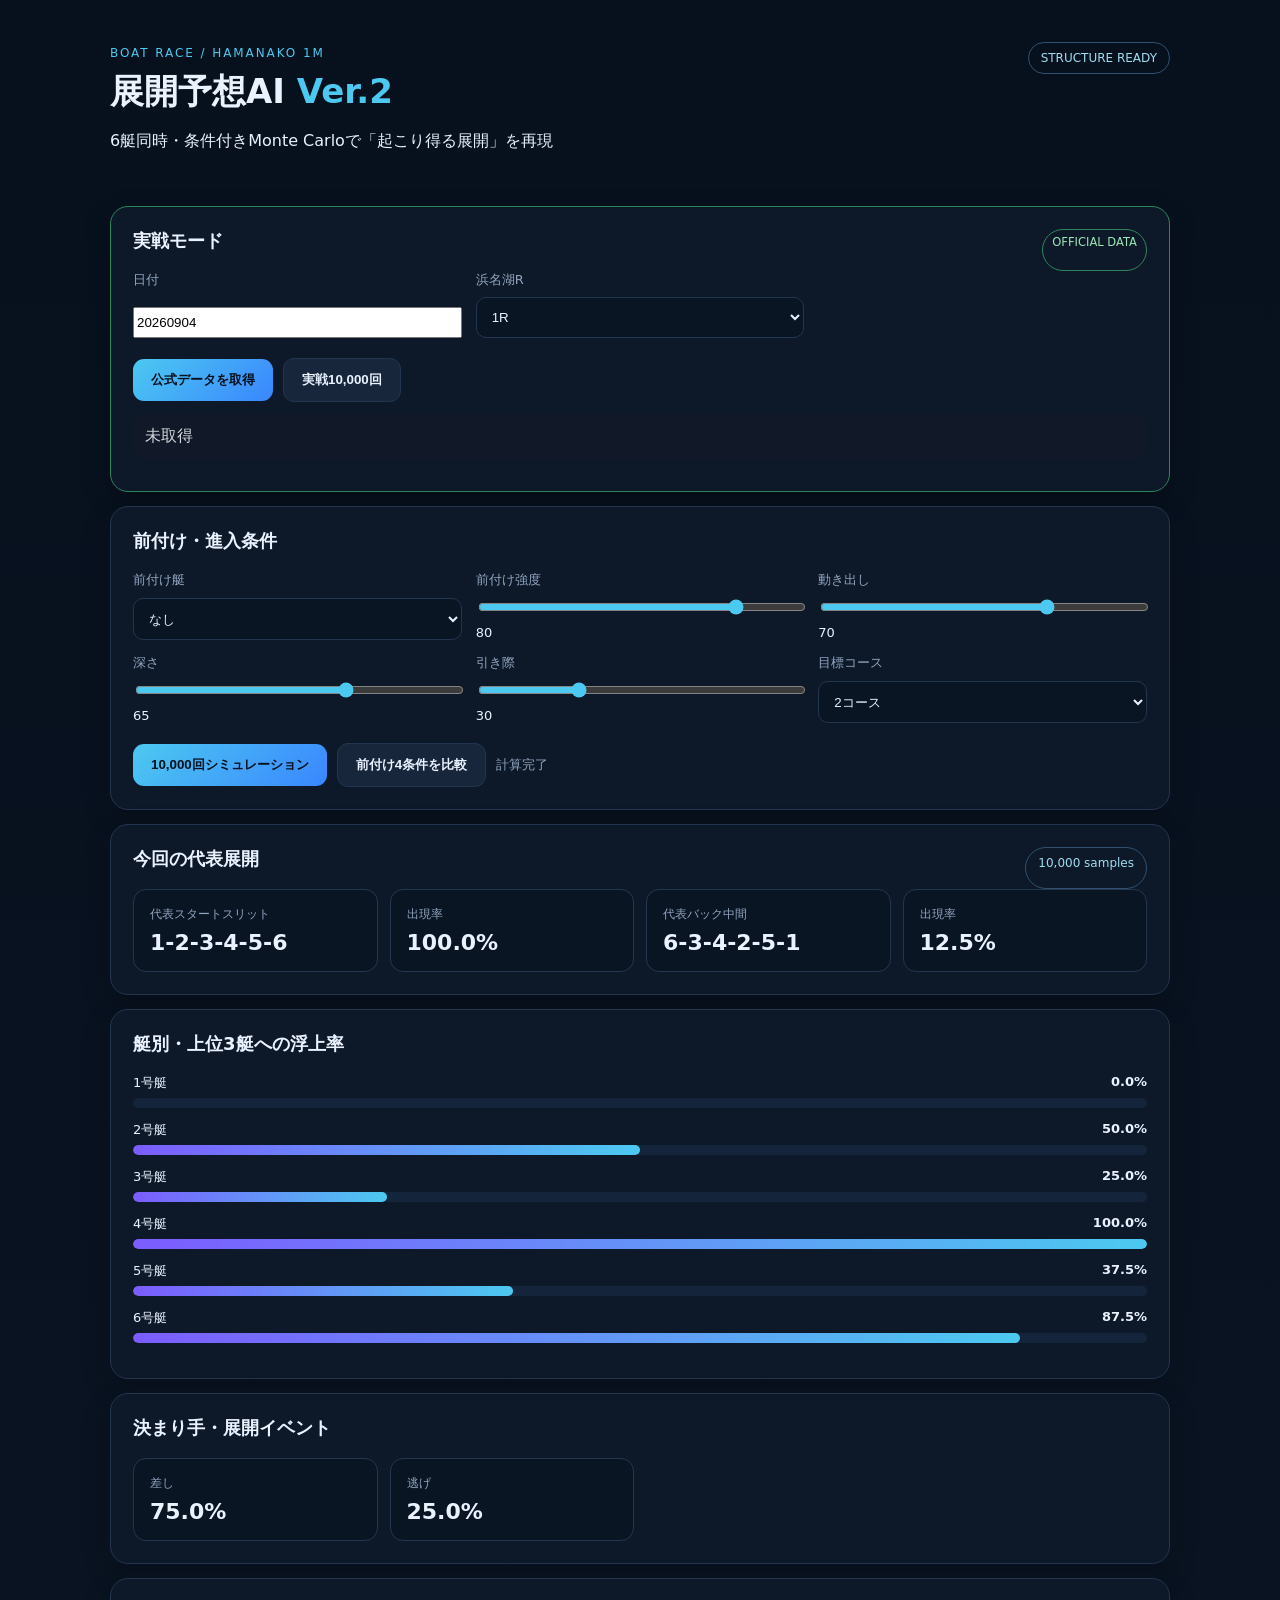
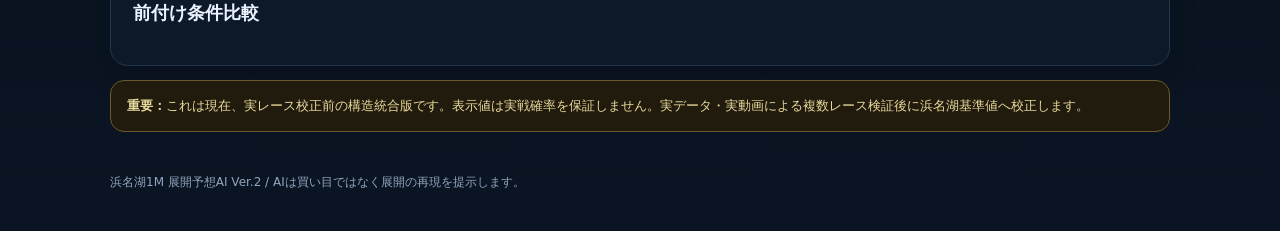
==== index.html @ 95d888a9 "Add files via upload" ====
<!doctype html><html lang="ja"><head><meta charset="utf-8"><meta name="viewport" content="width=device-width,initial-scale=1"><meta name="theme-color" content="#0b1220"><title>浜名湖1M 展開予想AI Ver.2</title><link rel="stylesheet" href="style.css"></head><body><header><div><span class="eyebrow">BOAT RACE / HAMANAKO 1M</span><h1>展開予想AI <b>Ver.2</b></h1><p>6艇同時・条件付きMonte Carloで「起こり得る展開」を再現</p></div><span class="status">STRUCTURE READY</span></header><main><section class="panel livePanel"><div class="sectionHead"><h2>実戦モード</h2><span class="liveTag">OFFICIAL DATA</span></div><div class="grid controls"><label>日付<input id="liveDate" value="20260904" inputmode="numeric" maxlength="8"></label><label>浜名湖R<select id="liveRace"><option value="1">1R</option><option value="2">2R</option><option value="3">3R</option><option value="4">4R</option><option value="5">5R</option><option value="6">6R</option><option value="7">7R</option><option value="8">8R</option><option value="9">9R</option><option value="10">10R</option><option value="11">11R</option><option value="12">12R</option></select></label></div><div class="actions"><button id="livePrepare">公式データを取得</button><button id="liveSim" class="secondary">実戦10,000回</button><span id="liveMsg"></span></div><div id="liveStatus" class="liveStatus">未取得</div><div id="liveBoats" class="liveBoats"></div></section><section class="panel"><h2>前付け・進入条件</h2><div class="grid controls"><label>前付け艇<select id="boat"><option value="0">なし</option><option value="3">3号艇</option><option value="4">4号艇</option><option value="5">5号艇</option><option value="6">6号艇</option></select></label><label>前付け強度<input id="strength" type="range" min="0" max="100" value="80"><output id="strengthOut">80</output></label><label>動き出し<input id="aggression" type="range" min="0" max="100" value="70"><output id="aggressionOut">70</output></label><label>深さ<input id="depth" type="range" min="0" max="100" value="65"><output id="depthOut">65</output></label><label>引き際<input id="giveup" type="range" min="0" max="100" value="30"><output id="giveupOut">30</output></label><label>目標コース<select id="target"><option value="2">2コース</option><option value="1">1コース</option><option value="3">3コース</option><option value="4">4コース</option></select></label></div><div class="actions"><button id="run">10,000回シミュレーション</button><button id="compare" class="secondary">前付け4条件を比較</button><span id="msg"></span></div></section><section class="panel"><div class="sectionHead"><h2>今回の代表展開</h2><span id="simBadge">10,000 samples</span></div><div id="summary" class="cards"></div></section><section class="panel"><h2>艇別・上位3艇への浮上率</h2><div id="bars"></div></section><section class="panel"><h2>決まり手・展開イベント</h2><div id="methods" class="cards"></div></section><section class="panel"><h2>前付け条件比較</h2><div id="comparison" class="compare"></div></section><section class="notice"><b>重要：</b>これは現在、実レース校正前の構造統合版です。表示値は実戦確率を保証しません。実データ・実動画による複数レース検証後に浜名湖基準値へ校正します。</section></main><footer>浜名湖1M 展開予想AI Ver.2 / AIは買い目ではなく展開の再現を提示します。</footer><script src="app.js"></script></body></html>
---- style.css ----
:root{--bg:#07101d;--panel:#0e1a2b;--line:#24364f;--text:#eaf2ff;--muted:#91a5bf;--accent:#4cc9f0;--accent2:#7c5cff}*{box-sizing:border-box}body{margin:0;background:linear-gradient(180deg,#07101d,#0a1422);color:var(--text);font-family:system-ui,-apple-system,BlinkMacSystemFont,"Noto Sans JP",sans-serif}header,main,footer{max-width:1100px;margin:auto}header{padding:42px 20px 24px;display:flex;justify-content:space-between;gap:20px;align-items:flex-start}.eyebrow{font-size:12px;color:var(--accent);letter-spacing:.16em}h1{margin:8px 0;font-size:34px}h1 b{color:var(--accent)}h2{font-size:18px;margin:0 0 18px}.status,#simBadge{border:1px solid #31506f;border-radius:999px;padding:8px 12px;color:#9fdcf0;font-size:12px}.panel{margin:14px 20px;padding:22px;border:1px solid var(--line);background:rgba(14,26,43,.9);border-radius:18px;box-shadow:0 10px 30px #0003}.grid{display:grid;grid-template-columns:repeat(3,1fr);gap:14px}.controls label{display:grid;gap:8px;color:var(--muted);font-size:13px}.controls input,.controls select{width:100%}select{background:#0a1524;color:var(--text);border:1px solid var(--line);padding:11px;border-radius:10px}input[type=range]{accent-color:var(--accent)}output{color:var(--text)}.actions{display:flex;align-items:center;gap:10px;margin-top:20px;flex-wrap:wrap}button{border:0;border-radius:11px;padding:12px 18px;background:linear-gradient(135deg,var(--accent),#3a86ff);color:#06101c;font-weight:800;cursor:pointer}.secondary{background:#17263b;color:var(--text);border:1px solid var(--line)}#msg{color:var(--muted);font-size:13px}.sectionHead{display:flex;justify-content:space-between;gap:10px}.cards{display:grid;grid-template-columns:repeat(4,1fr);gap:12px}.card{padding:16px;border:1px solid var(--line);border-radius:13px;background:#0a1524}.card .label{font-size:12px;color:var(--muted)}.card .value{font-size:22px;font-weight:800;margin-top:7px}.bar{margin:13px 0}.barTop{display:flex;justify-content:space-between;font-size:13px}.track{height:10px;background:#14243a;border-radius:999px;overflow:hidden;margin-top:6px}.fill{height:100%;background:linear-gradient(90deg,var(--accent2),var(--accent));border-radius:999px}.compare{overflow:auto}.compare table{width:100%;border-collapse:collapse;min-width:700px}.compare th,.compare td{padding:11px;border-bottom:1px solid var(--line);text-align:right}.compare th:first-child,.compare td:first-child{text-align:left}.notice{margin:14px 20px;padding:16px;border:1px solid #6c5a2c;background:#211b0d;color:#e8d99c;border-radius:14px;font-size:13px}footer{padding:28px 20px 40px;color:var(--muted);font-size:12px}@media(max-width:760px){header{padding-top:26px;display:block}.status{display:inline-block;margin-top:14px}.grid{grid-template-columns:1fr 1fr}.cards{grid-template-columns:1fr 1fr}}@media(max-width:480px){.grid,.cards{grid-template-columns:1fr}h1{font-size:28px}}

.liveTag{font-size:.72rem;border:1px solid #2f855a;border-radius:999px;padding:5px 9px;color:#9ae6b4}.liveStatus{margin-top:12px;padding:12px;border-radius:10px;background:#111827;color:#d1d5db}.liveBoats{display:grid;gap:6px;margin-top:10px}.liveBoat{padding:9px 10px;border:1px solid #253044;border-radius:8px;background:#0f172a}.liveBoat span{margin-left:6px;color:#93c5fd}.liveBoat small{display:block;color:#9ca3af;margin-top:3px}.livePanel{border-color:#2f855a}
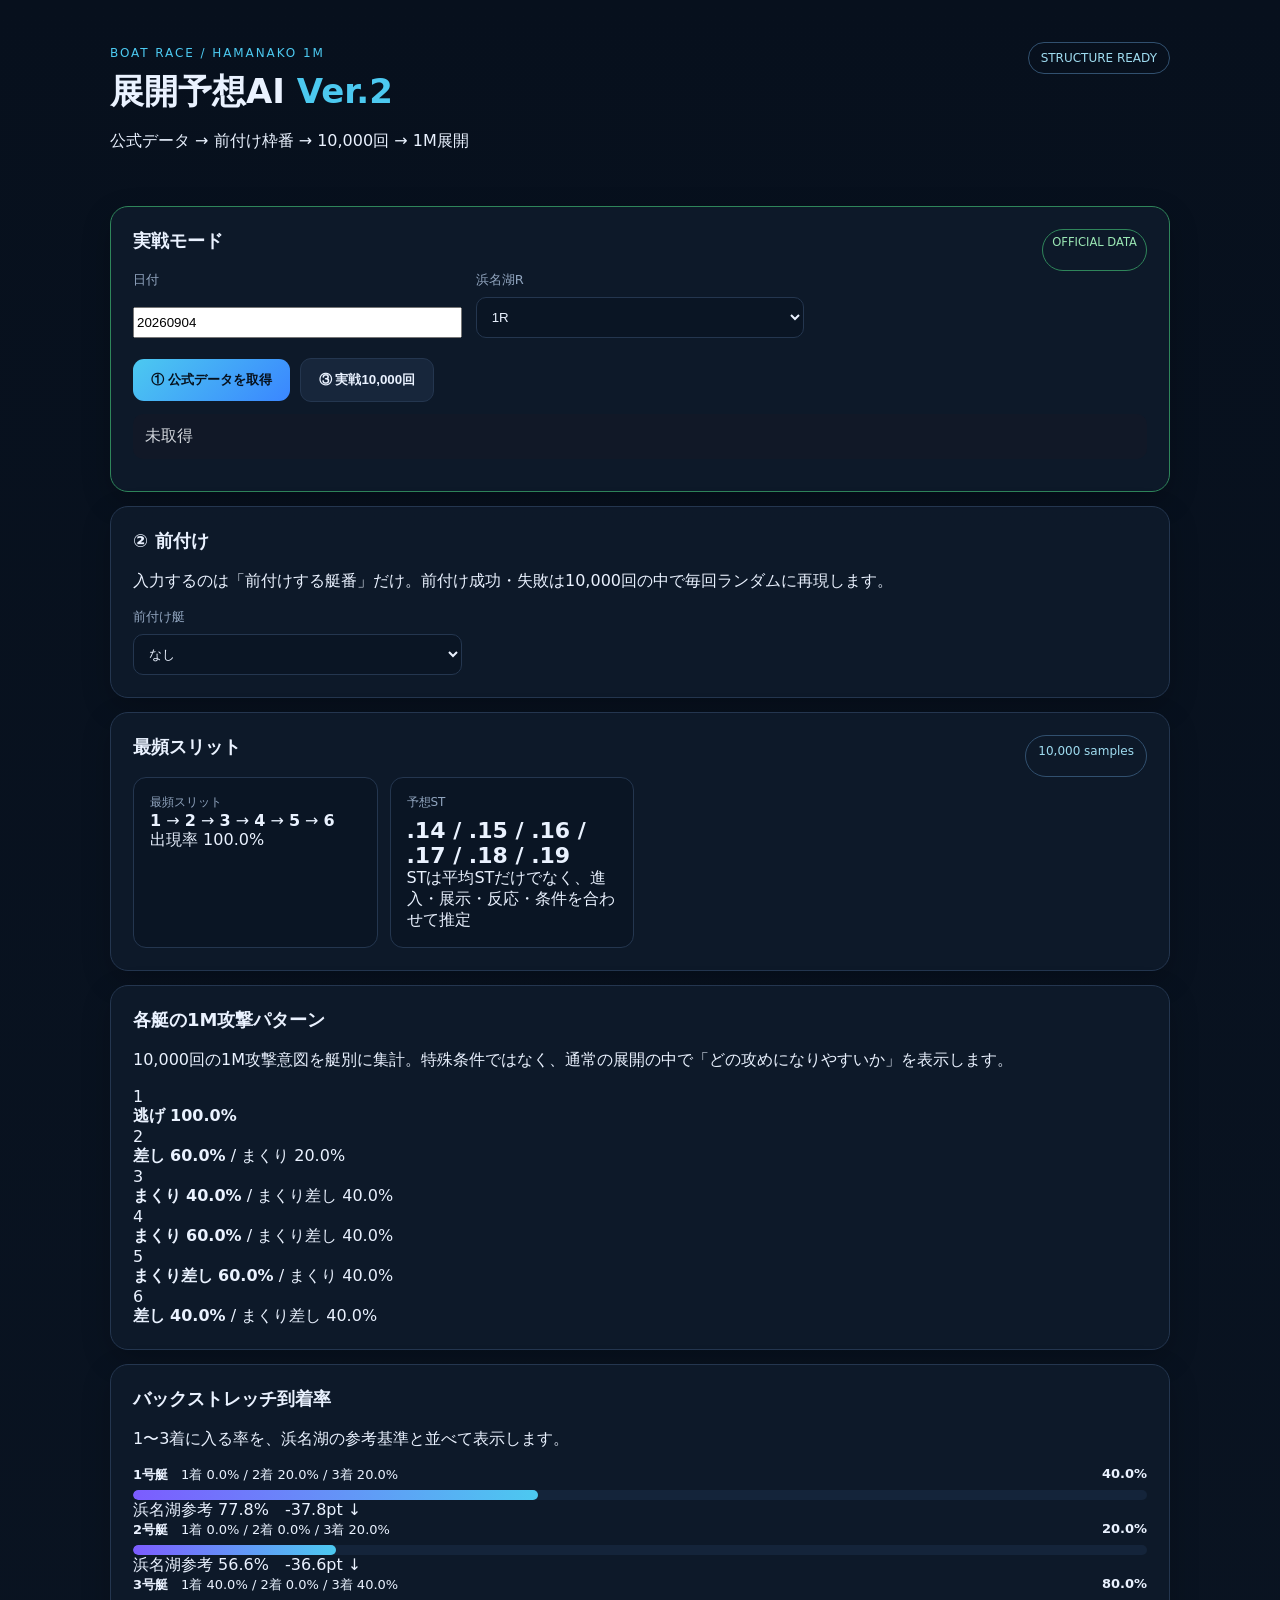
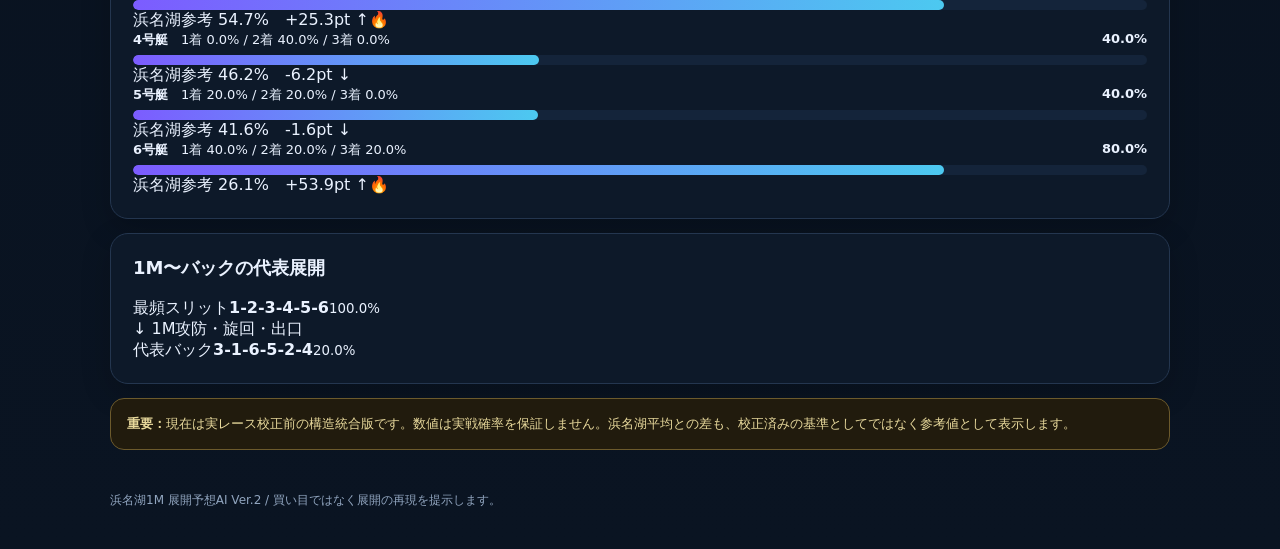
==== commit 28f8fe54: "Add files via upload" ====
--- a/index.html
+++ b/index.html
@@ -1 +1,14 @@
-<!doctype html><html lang="ja"><head><meta charset="utf-8"><meta name="viewport" content="width=device-width,initial-scale=1"><meta name="theme-color" content="#0b1220"><title>浜名湖1M 展開予想AI Ver.2</title><link rel="stylesheet" href="style.css"></head><body><header><div><span class="eyebrow">BOAT RACE / HAMANAKO 1M</span><h1>展開予想AI <b>Ver.2</b></h1><p>6艇同時・条件付きMonte Carloで「起こり得る展開」を再現</p></div><span class="status">STRUCTURE READY</span></header><main><section class="panel livePanel"><div class="sectionHead"><h2>実戦モード</h2><span class="liveTag">OFFICIAL DATA</span></div><div class="grid controls"><label>日付<input id="liveDate" value="20260904" inputmode="numeric" maxlength="8"></label><label>浜名湖R<select id="liveRace"><option value="1">1R</option><option value="2">2R</option><option value="3">3R</option><option value="4">4R</option><option value="5">5R</option><option value="6">6R</option><option value="7">7R</option><option value="8">8R</option><option value="9">9R</option><option value="10">10R</option><option value="11">11R</option><option value="12">12R</option></select></label></div><div class="actions"><button id="livePrepare">公式データを取得</button><button id="liveSim" class="secondary">実戦10,000回</button><span id="liveMsg"></span></div><div id="liveStatus" class="liveStatus">未取得</div><div id="liveBoats" class="liveBoats"></div></section><section class="panel"><h2>前付け・進入条件</h2><div class="grid controls"><label>前付け艇<select id="boat"><option value="0">なし</option><option value="3">3号艇</option><option value="4">4号艇</option><option value="5">5号艇</option><option value="6">6号艇</option></select></label><label>前付け強度<input id="strength" type="range" min="0" max="100" value="80"><output id="strengthOut">80</output></label><label>動き出し<input id="aggression" type="range" min="0" max="100" value="70"><output id="aggressionOut">70</output></label><label>深さ<input id="depth" type="range" min="0" max="100" value="65"><output id="depthOut">65</output></label><label>引き際<input id="giveup" type="range" min="0" max="100" value="30"><output id="giveupOut">30</output></label><label>目標コース<select id="target"><option value="2">2コース</option><option value="1">1コース</option><option value="3">3コース</option><option value="4">4コース</option></select></label></div><div class="actions"><button id="run">10,000回シミュレーション</button><button id="compare" class="secondary">前付け4条件を比較</button><span id="msg"></span></div></section><section class="panel"><div class="sectionHead"><h2>今回の代表展開</h2><span id="simBadge">10,000 samples</span></div><div id="summary" class="cards"></div></section><section class="panel"><h2>艇別・上位3艇への浮上率</h2><div id="bars"></div></section><section class="panel"><h2>決まり手・展開イベント</h2><div id="methods" class="cards"></div></section><section class="panel"><h2>前付け条件比較</h2><div id="comparison" class="compare"></div></section><section class="notice"><b>重要：</b>これは現在、実レース校正前の構造統合版です。表示値は実戦確率を保証しません。実データ・実動画による複数レース検証後に浜名湖基準値へ校正します。</section></main><footer>浜名湖1M 展開予想AI Ver.2 / AIは買い目ではなく展開の再現を提示します。</footer><script src="app.js"></script></body></html>
+<!doctype html>
+<html lang="ja"><head><meta charset="utf-8"><meta name="viewport" content="width=device-width,initial-scale=1"><meta name="theme-color" content="#0b1220"><title>浜名湖1M 展開予想AI Ver.2</title><link rel="stylesheet" href="style.css"></head>
+<body><header><div><span class="eyebrow">BOAT RACE / HAMANAKO 1M</span><h1>展開予想AI <b>Ver.2</b></h1><p>公式データ → 前付け枠番 → 10,000回 → 1M展開</p></div><span class="status">STRUCTURE READY</span></header>
+<main>
+<section class="panel livePanel"><div class="sectionHead"><h2>実戦モード</h2><span class="liveTag">OFFICIAL DATA</span></div>
+<div class="grid controls"><label>日付<input id="liveDate" value="20260904" inputmode="numeric" maxlength="8"></label><label>浜名湖R<select id="liveRace"><option value="1">1R</option><option value="2">2R</option><option value="3">3R</option><option value="4">4R</option><option value="5">5R</option><option value="6">6R</option><option value="7">7R</option><option value="8">8R</option><option value="9">9R</option><option value="10">10R</option><option value="11">11R</option><option value="12">12R</option></select></label></div>
+<div class="actions"><button id="livePrepare">① 公式データを取得</button><button id="liveSim" class="secondary" disabled>③ 実戦10,000回</button><span id="liveMsg"></span></div><div id="liveStatus" class="liveStatus">未取得</div><div id="liveBoats" class="liveBoats"></div></section>
+<section class="panel"><h2>② 前付け</h2><p class="hint">入力するのは「前付けする艇番」だけ。前付け成功・失敗は10,000回の中で毎回ランダムに再現します。</p><div class="grid controls"><label>前付け艇<select id="boat"><option value="0">なし</option><option value="3">3号艇</option><option value="4">4号艇</option><option value="5">5号艇</option><option value="6">6号艇</option></select></label></div></section>
+<section class="panel"><div class="sectionHead"><h2>最頻スリット</h2><span id="simBadge">10,000 samples</span></div><div id="summary" class="cards"></div></section>
+<section class="panel"><h2>各艇の1M攻撃パターン</h2><p class="hint">10,000回の1M攻撃意図を艇別に集計。特殊条件ではなく、通常の展開の中で「どの攻めになりやすいか」を表示します。</p><div id="methods" class="boatMethods"></div></section>
+<section class="panel"><h2>バックストレッチ到着率</h2><p class="hint">1〜3着に入る率を、浜名湖の参考基準と並べて表示します。</p><div id="bars"></div></section>
+<section class="panel"><h2>1M〜バックの代表展開</h2><div id="development" class="development"></div></section>
+<section class="notice"><b>重要：</b>現在は実レース校正前の構造統合版です。数値は実戦確率を保証しません。浜名湖平均との差も、校正済みの基準としてではなく参考値として表示します。</section>
+</main><footer>浜名湖1M 展開予想AI Ver.2 / 買い目ではなく展開の再現を提示します。</footer><script src="app.js"></script></body></html>
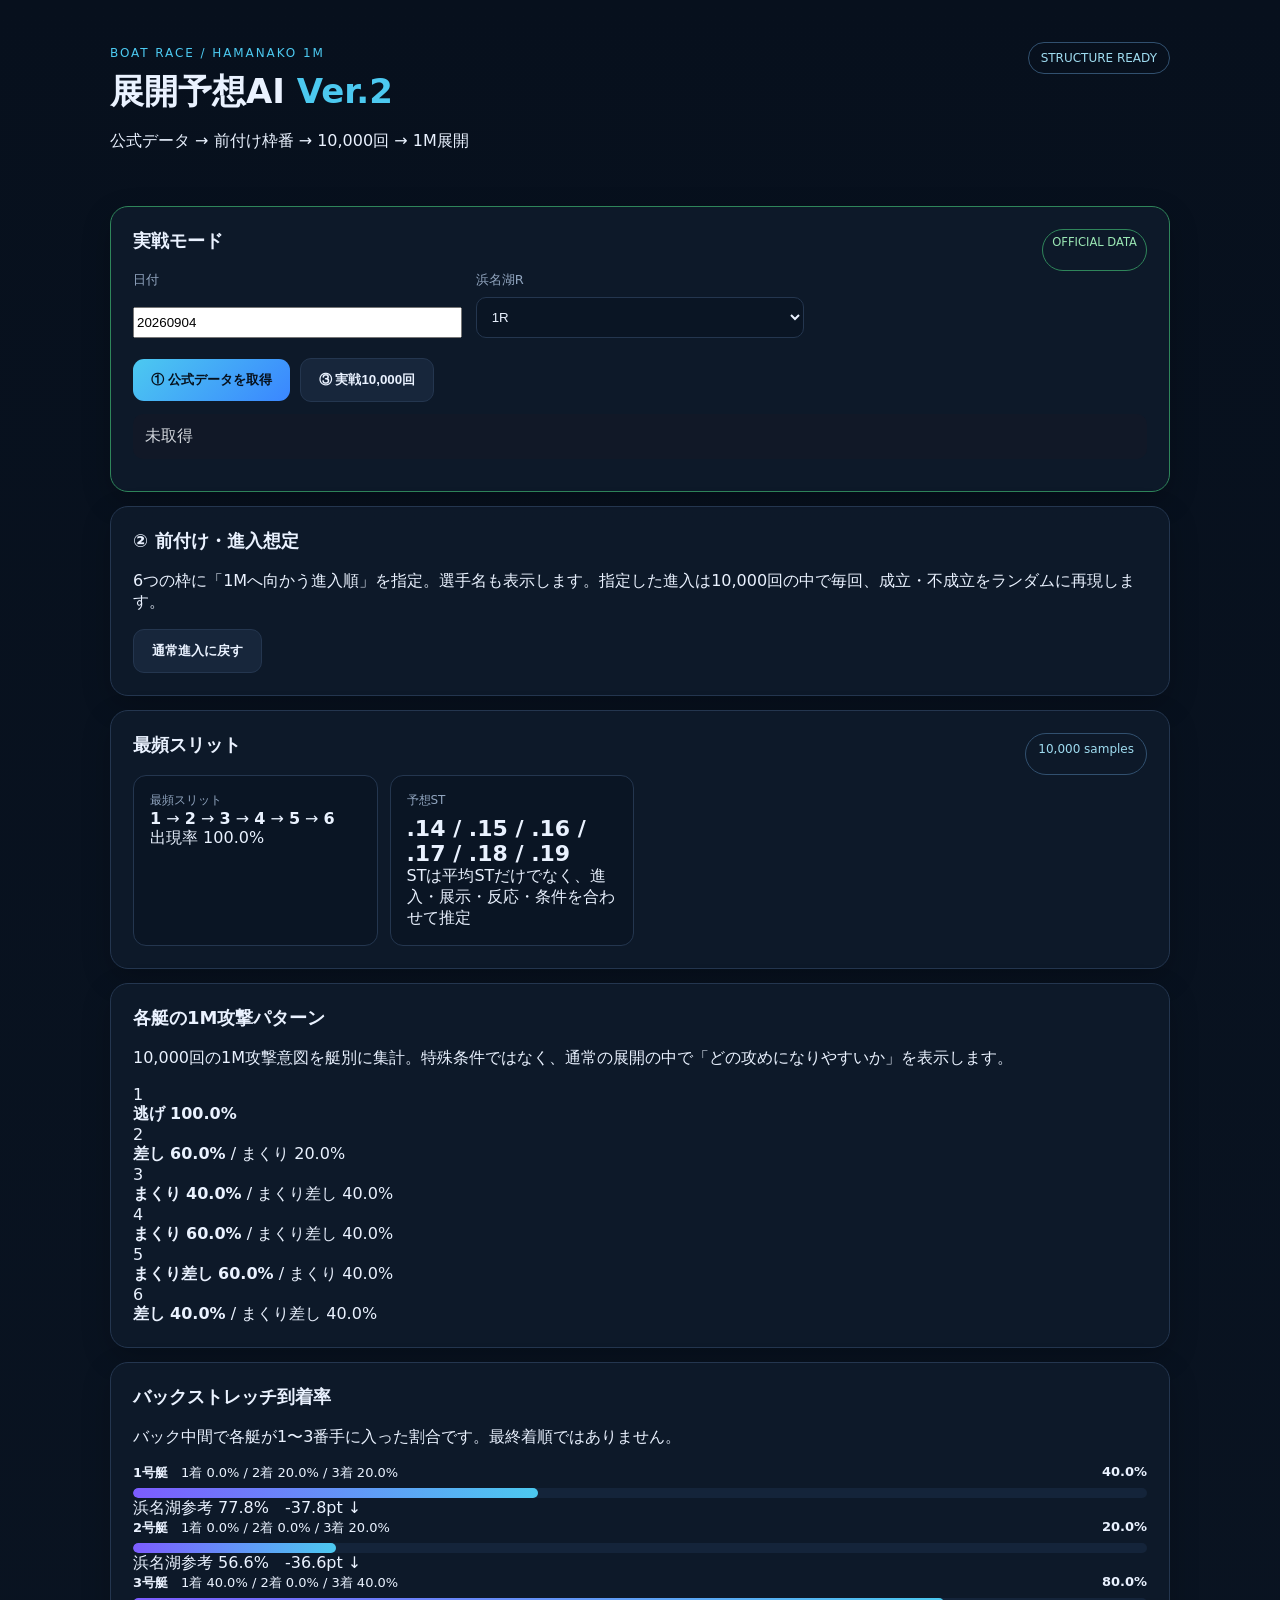
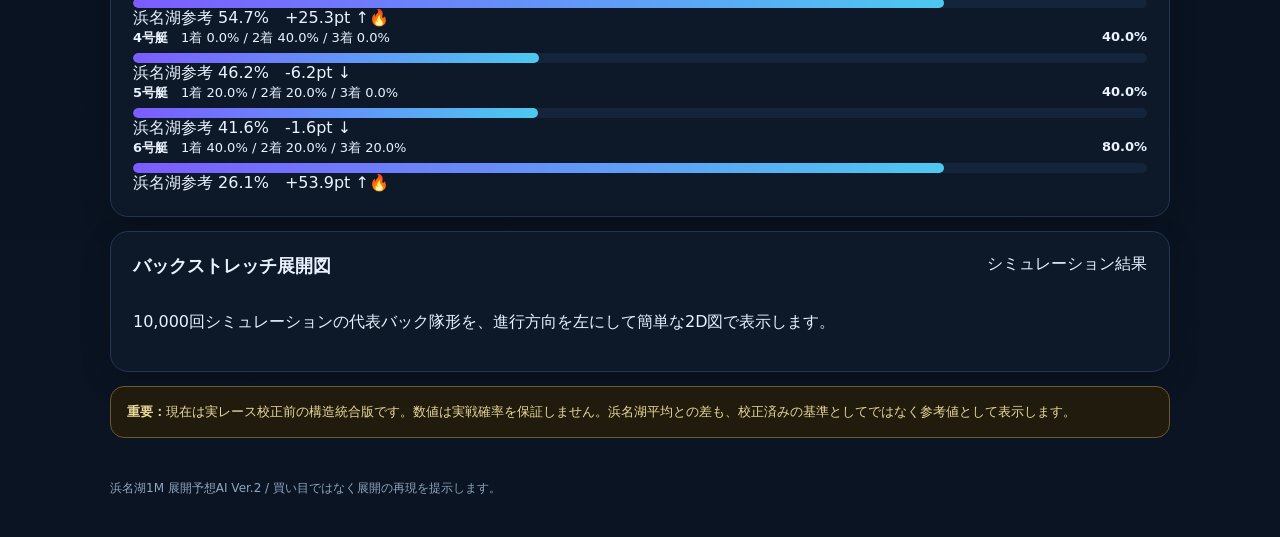
==== commit 3e68d3be: "Add files via upload" ====
--- a/index.html
+++ b/index.html
@@ -5,10 +5,10 @@
 <section class="panel livePanel"><div class="sectionHead"><h2>実戦モード</h2><span class="liveTag">OFFICIAL DATA</span></div>
 <div class="grid controls"><label>日付<input id="liveDate" value="20260904" inputmode="numeric" maxlength="8"></label><label>浜名湖R<select id="liveRace"><option value="1">1R</option><option value="2">2R</option><option value="3">3R</option><option value="4">4R</option><option value="5">5R</option><option value="6">6R</option><option value="7">7R</option><option value="8">8R</option><option value="9">9R</option><option value="10">10R</option><option value="11">11R</option><option value="12">12R</option></select></label></div>
 <div class="actions"><button id="livePrepare">① 公式データを取得</button><button id="liveSim" class="secondary" disabled>③ 実戦10,000回</button><span id="liveMsg"></span></div><div id="liveStatus" class="liveStatus">未取得</div><div id="liveBoats" class="liveBoats"></div></section>
-<section class="panel"><h2>② 前付け</h2><p class="hint">入力するのは「前付けする艇番」だけ。前付け成功・失敗は10,000回の中で毎回ランダムに再現します。</p><div class="grid controls"><label>前付け艇<select id="boat"><option value="0">なし</option><option value="3">3号艇</option><option value="4">4号艇</option><option value="5">5号艇</option><option value="6">6号艇</option></select></label></div></section>
+<section class="panel"><h2>② 前付け・進入想定</h2><p class="hint">6つの枠に「1Mへ向かう進入順」を指定。選手名も表示します。指定した進入は10,000回の中で毎回、成立・不成立をランダムに再現します。</p><div id="entryOrder" class="entryOrder"></div><div class="entryActions"><button id="resetEntry" class="secondary">通常進入に戻す</button></div></section>
 <section class="panel"><div class="sectionHead"><h2>最頻スリット</h2><span id="simBadge">10,000 samples</span></div><div id="summary" class="cards"></div></section>
 <section class="panel"><h2>各艇の1M攻撃パターン</h2><p class="hint">10,000回の1M攻撃意図を艇別に集計。特殊条件ではなく、通常の展開の中で「どの攻めになりやすいか」を表示します。</p><div id="methods" class="boatMethods"></div></section>
-<section class="panel"><h2>バックストレッチ到着率</h2><p class="hint">1〜3着に入る率を、浜名湖の参考基準と並べて表示します。</p><div id="bars"></div></section>
-<section class="panel"><h2>1M〜バックの代表展開</h2><div id="development" class="development"></div></section>
+<section class="panel"><h2>バックストレッチ到着率</h2><p class="hint">バック中間で各艇が1〜3番手に入った割合です。最終着順ではありません。</p><div id="bars"></div></section>
+<section class="panel"><div class="sectionHead"><h2>バックストレッチ展開図</h2><span id="backBadge">シミュレーション結果</span></div><p class="hint">10,000回シミュレーションの代表バック隊形を、進行方向を左にして簡単な2D図で表示します。</p><div id="backDiagram" class="backDiagram"></div></section>
 <section class="notice"><b>重要：</b>現在は実レース校正前の構造統合版です。数値は実戦確率を保証しません。浜名湖平均との差も、校正済みの基準としてではなく参考値として表示します。</section>
 </main><footer>浜名湖1M 展開予想AI Ver.2 / 買い目ではなく展開の再現を提示します。</footer><script src="app.js"></script></body></html>
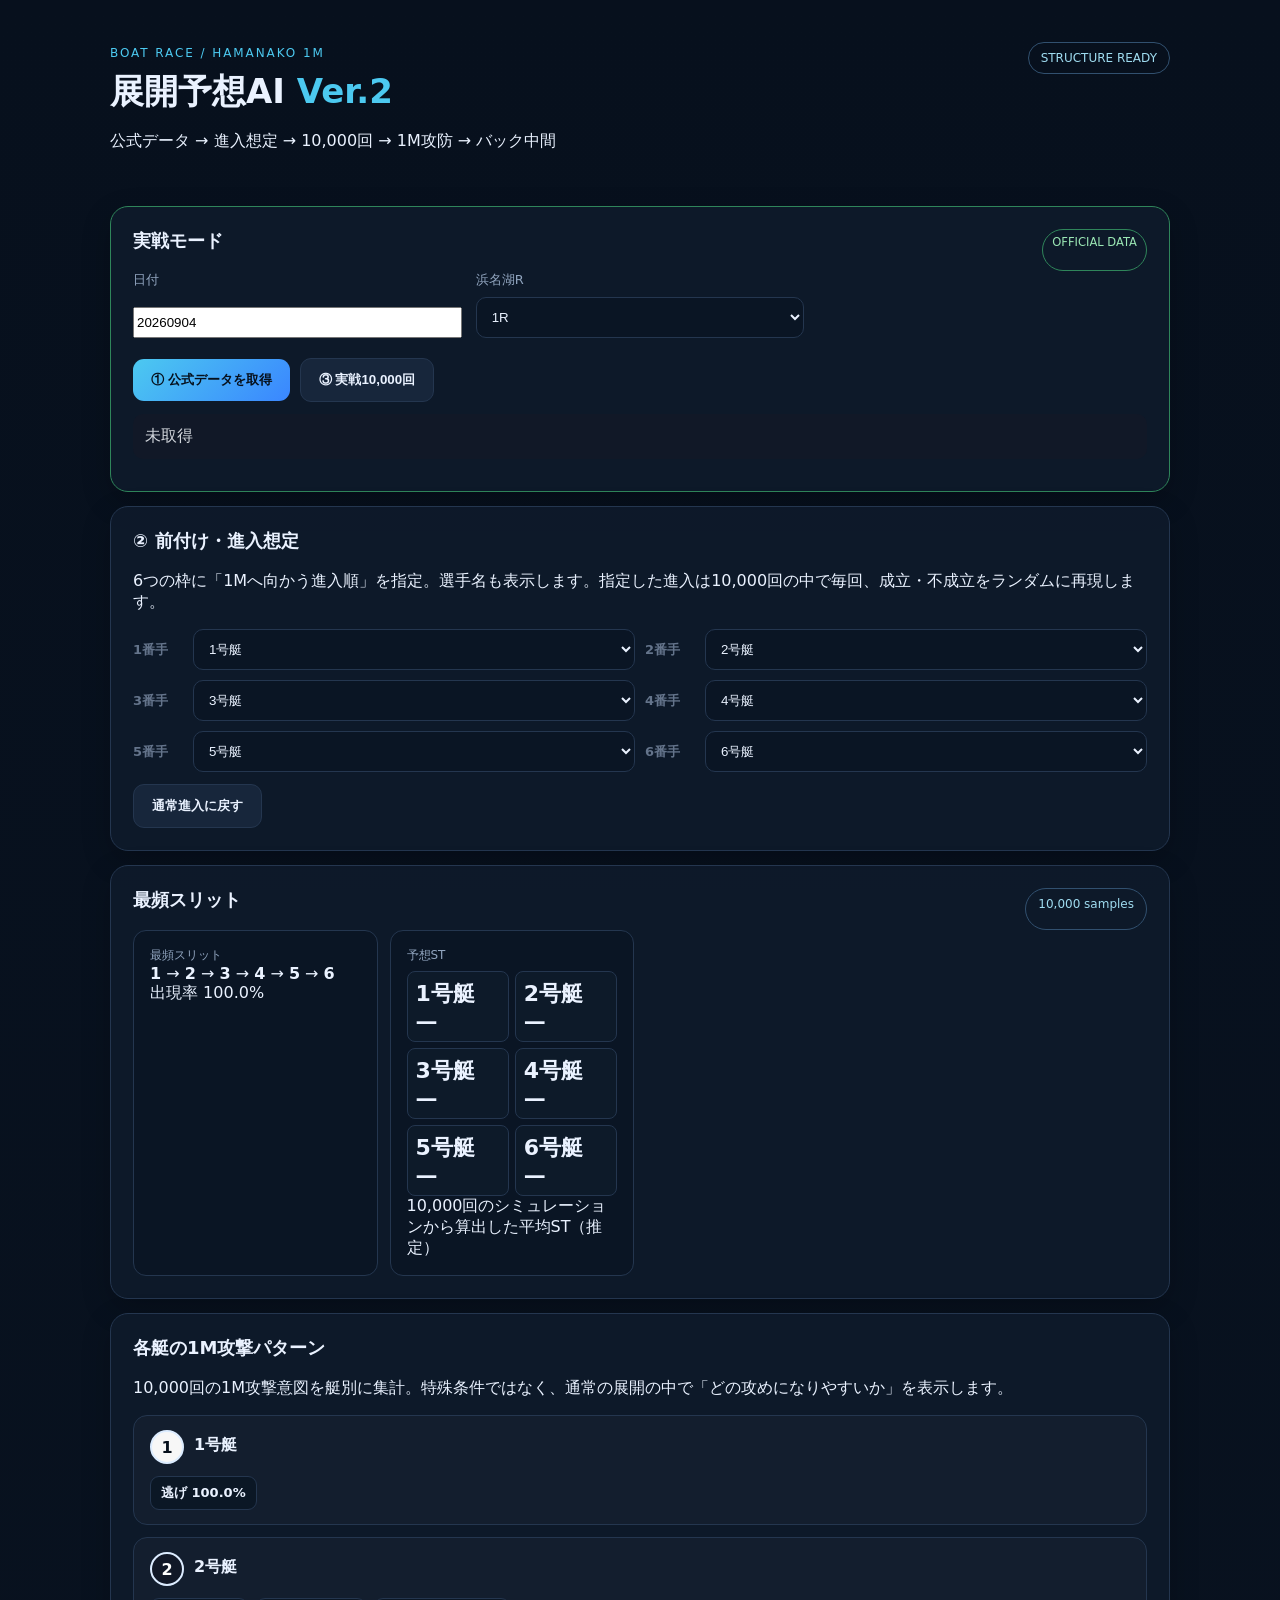
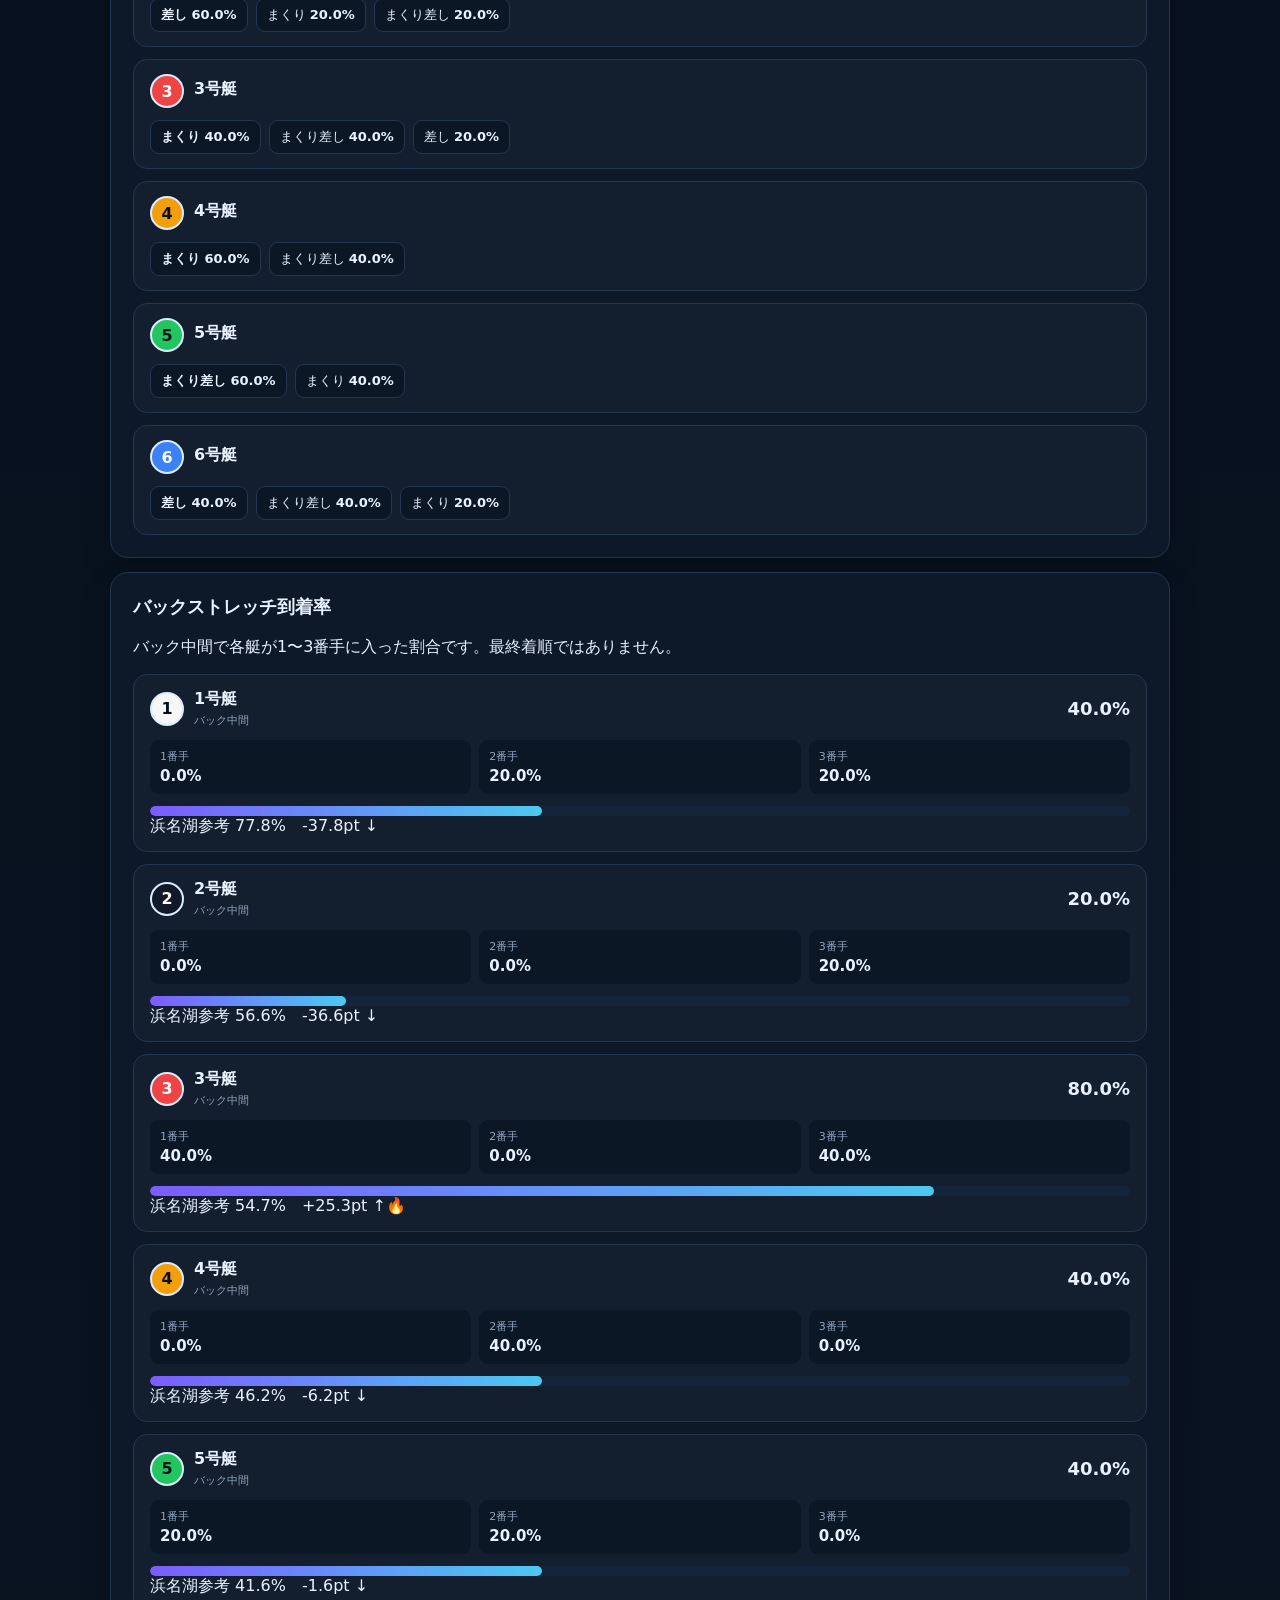
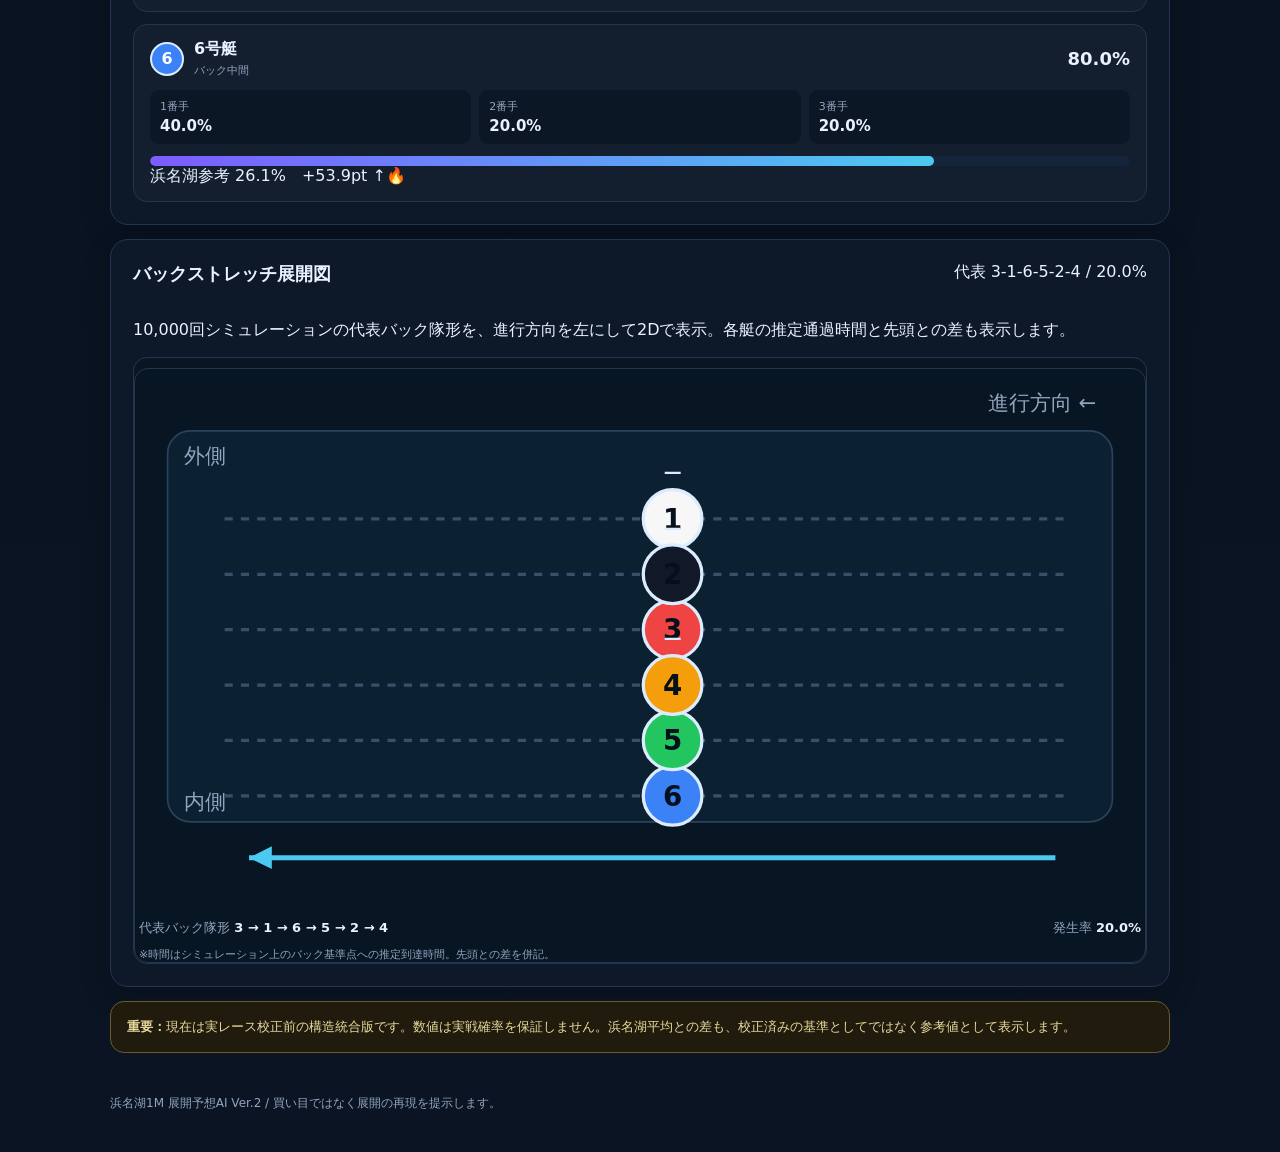
==== commit ba190c4c: "Add files via upload" ====
--- a/index.html
+++ b/index.html
@@ -1,6 +1,6 @@
 <!doctype html>
 <html lang="ja"><head><meta charset="utf-8"><meta name="viewport" content="width=device-width,initial-scale=1"><meta name="theme-color" content="#0b1220"><title>浜名湖1M 展開予想AI Ver.2</title><link rel="stylesheet" href="style.css"></head>
-<body><header><div><span class="eyebrow">BOAT RACE / HAMANAKO 1M</span><h1>展開予想AI <b>Ver.2</b></h1><p>公式データ → 前付け枠番 → 10,000回 → 1M展開</p></div><span class="status">STRUCTURE READY</span></header>
+<body><header><div><span class="eyebrow">BOAT RACE / HAMANAKO 1M</span><h1>展開予想AI <b>Ver.2</b></h1><p>公式データ → 進入想定 → 10,000回 → 1M攻防 → バック中間</p></div><span class="status">STRUCTURE READY</span></header>
 <main>
 <section class="panel livePanel"><div class="sectionHead"><h2>実戦モード</h2><span class="liveTag">OFFICIAL DATA</span></div>
 <div class="grid controls"><label>日付<input id="liveDate" value="20260904" inputmode="numeric" maxlength="8"></label><label>浜名湖R<select id="liveRace"><option value="1">1R</option><option value="2">2R</option><option value="3">3R</option><option value="4">4R</option><option value="5">5R</option><option value="6">6R</option><option value="7">7R</option><option value="8">8R</option><option value="9">9R</option><option value="10">10R</option><option value="11">11R</option><option value="12">12R</option></select></label></div>
@@ -9,6 +9,6 @@
 <section class="panel"><div class="sectionHead"><h2>最頻スリット</h2><span id="simBadge">10,000 samples</span></div><div id="summary" class="cards"></div></section>
 <section class="panel"><h2>各艇の1M攻撃パターン</h2><p class="hint">10,000回の1M攻撃意図を艇別に集計。特殊条件ではなく、通常の展開の中で「どの攻めになりやすいか」を表示します。</p><div id="methods" class="boatMethods"></div></section>
 <section class="panel"><h2>バックストレッチ到着率</h2><p class="hint">バック中間で各艇が1〜3番手に入った割合です。最終着順ではありません。</p><div id="bars"></div></section>
-<section class="panel"><div class="sectionHead"><h2>バックストレッチ展開図</h2><span id="backBadge">シミュレーション結果</span></div><p class="hint">10,000回シミュレーションの代表バック隊形を、進行方向を左にして簡単な2D図で表示します。</p><div id="backDiagram" class="backDiagram"></div></section>
+<section class="panel"><div class="sectionHead"><h2>バックストレッチ展開図</h2><span id="backBadge">シミュレーション結果</span></div><p class="hint">10,000回シミュレーションの代表バック隊形を、進行方向を左にして2Dで表示。各艇の推定通過時間と先頭との差も表示します。</p><div id="backDiagram" class="backDiagram"></div></section>
 <section class="notice"><b>重要：</b>現在は実レース校正前の構造統合版です。数値は実戦確率を保証しません。浜名湖平均との差も、校正済みの基準としてではなく参考値として表示します。</section>
 </main><footer>浜名湖1M 展開予想AI Ver.2 / 買い目ではなく展開の再現を提示します。</footer><script src="app.js"></script></body></html>
--- a/style.css
+++ b/style.css
@@ -1,3 +1,12 @@
 :root{--bg:#07101d;--panel:#0e1a2b;--line:#24364f;--text:#eaf2ff;--muted:#91a5bf;--accent:#4cc9f0;--accent2:#7c5cff}*{box-sizing:border-box}body{margin:0;background:linear-gradient(180deg,#07101d,#0a1422);color:var(--text);font-family:system-ui,-apple-system,BlinkMacSystemFont,"Noto Sans JP",sans-serif}header,main,footer{max-width:1100px;margin:auto}header{padding:42px 20px 24px;display:flex;justify-content:space-between;gap:20px;align-items:flex-start}.eyebrow{font-size:12px;color:var(--accent);letter-spacing:.16em}h1{margin:8px 0;font-size:34px}h1 b{color:var(--accent)}h2{font-size:18px;margin:0 0 18px}.status,#simBadge{border:1px solid #31506f;border-radius:999px;padding:8px 12px;color:#9fdcf0;font-size:12px}.panel{margin:14px 20px;padding:22px;border:1px solid var(--line);background:rgba(14,26,43,.9);border-radius:18px;box-shadow:0 10px 30px #0003}.grid{display:grid;grid-template-columns:repeat(3,1fr);gap:14px}.controls label{display:grid;gap:8px;color:var(--muted);font-size:13px}.controls input,.controls select{width:100%}select{background:#0a1524;color:var(--text);border:1px solid var(--line);padding:11px;border-radius:10px}input[type=range]{accent-color:var(--accent)}output{color:var(--text)}.actions{display:flex;align-items:center;gap:10px;margin-top:20px;flex-wrap:wrap}button{border:0;border-radius:11px;padding:12px 18px;background:linear-gradient(135deg,var(--accent),#3a86ff);color:#06101c;font-weight:800;cursor:pointer}.secondary{background:#17263b;color:var(--text);border:1px solid var(--line)}#msg{color:var(--muted);font-size:13px}.sectionHead{display:flex;justify-content:space-between;gap:10px}.cards{display:grid;grid-template-columns:repeat(4,1fr);gap:12px}.card{padding:16px;border:1px solid var(--line);border-radius:13px;background:#0a1524}.card .label{font-size:12px;color:var(--muted)}.card .value{font-size:22px;font-weight:800;margin-top:7px}.bar{margin:13px 0}.barTop{display:flex;justify-content:space-between;font-size:13px}.track{height:10px;background:#14243a;border-radius:999px;overflow:hidden;margin-top:6px}.fill{height:100%;background:linear-gradient(90deg,var(--accent2),var(--accent));border-radius:999px}.compare{overflow:auto}.compare table{width:100%;border-collapse:collapse;min-width:700px}.compare th,.compare td{padding:11px;border-bottom:1px solid var(--line);text-align:right}.compare th:first-child,.compare td:first-child{text-align:left}.notice{margin:14px 20px;padding:16px;border:1px solid #6c5a2c;background:#211b0d;color:#e8d99c;border-radius:14px;font-size:13px}footer{padding:28px 20px 40px;color:var(--muted);font-size:12px}@media(max-width:760px){header{padding-top:26px;display:block}.status{display:inline-block;margin-top:14px}.grid{grid-template-columns:1fr 1fr}.cards{grid-template-columns:1fr 1fr}}@media(max-width:480px){.grid,.cards{grid-template-columns:1fr}h1{font-size:28px}}
 
 .liveTag{font-size:.72rem;border:1px solid #2f855a;border-radius:999px;padding:5px 9px;color:#9ae6b4}.liveStatus{margin-top:12px;padding:12px;border-radius:10px;background:#111827;color:#d1d5db}.liveBoats{display:grid;gap:6px;margin-top:10px}.liveBoat{padding:9px 10px;border:1px solid #253044;border-radius:8px;background:#0f172a}.liveBoat span{margin-left:6px;color:#93c5fd}.liveBoat small{display:block;color:#9ca3af;margin-top:3px}.livePanel{border-color:#2f855a}
+
+.entryOrder{display:grid;grid-template-columns:repeat(2,minmax(0,1fr));gap:10px;margin-top:12px}.entrySlot{display:flex;align-items:center;gap:8px}.entrySlot span{min-width:52px;font-size:13px;font-weight:700;color:#64748b}.entrySlot select{flex:1;min-width:0}.entryActions{margin-top:12px}.entryActions button{width:auto}
+@media(max-width:640px){.entryOrder{grid-template-columns:1fr}.entrySlot span{min-width:58px}}
+
+.backDiagram{margin-top:10px;overflow:auto;border:1px solid var(--line);border-radius:14px;background:#081523}.diagramWrap{min-width:620px}.diagramWrap svg{display:block;width:100%;height:auto}.waterBox{fill:#0b2030;stroke:#29435d}.axisLabel{fill:#91a5bf;font-size:13px}.progressLine{stroke:#4cc9f0;stroke-width:3}.arrowHead{fill:#4cc9f0}.routeLine{stroke:#38516b;stroke-width:2;stroke-dasharray:5 5}.boatDot{stroke:#dcecff;stroke-width:2}.boatText{fill:#06101c;font-weight:900;font-size:17px}.boatTime{fill:#dcecff;font-size:11px;font-weight:700}.boat1{fill:#f7f7f7}.boat2{fill:#111827}.boat2+.boatText{fill:#fff}.boat3{fill:#ef4444}.boat4{fill:#f59e0b}.boat5{fill:#22c55e}.boat6{fill:#3b82f6}.diagramInfo{display:flex;justify-content:space-between;gap:10px;padding:12px 4px 2px;color:var(--muted);font-size:13px}.diagramInfo b{color:var(--text)}
+
+.stGrid{display:grid;grid-template-columns:1fr 1fr;gap:6px;font-size:14px}.stGrid span{padding:7px 8px;border:1px solid var(--line);border-radius:8px;background:#0d1a29}
+.methodCard,.backRateCard{border:1px solid var(--line);border-radius:14px;padding:14px 16px;margin:0 0 12px;background:rgba(255,255,255,.025)}
+.methodCard:last-child,.backRateCard:last-child{margin-bottom:0}.boatIdentity{display:flex;align-items:center;gap:10px;min-width:0}.boatIdentity>div{display:flex;flex-direction:column;gap:3px}.boatIdentity small{color:var(--muted);font-size:11px}.boatBadge{width:34px;height:34px;border-radius:50%;display:inline-flex;align-items:center;justify-content:center;font-weight:900;flex:0 0 34px;border:2px solid #dcecff}.boat1{background:#f7f7f7;color:#06101c}.boat2{background:#111827;color:#fff}.boat3{background:#ef4444;color:#fff}.boat4{background:#f59e0b;color:#06101c}.boat5{background:#22c55e;color:#06101c}.boat6{background:#3b82f6;color:#fff}.patternList{display:flex;flex-wrap:wrap;gap:8px;margin-top:12px}.pattern{padding:7px 10px;border-radius:9px;background:#0b1725;border:1px solid var(--line);font-size:13px}.pattern.main{font-weight:800}.backRateHead{display:flex;justify-content:space-between;align-items:center;gap:12px}.backRateHead>strong{font-size:18px}.rateGrid{display:grid;grid-template-columns:repeat(3,1fr);gap:8px;margin:12px 0}.rateGrid div{display:flex;flex-direction:column;gap:3px;padding:9px 10px;border-radius:9px;background:#0b1725}.rateGrid span{font-size:11px;color:var(--muted)}.rateGrid b{font-size:15px}.boatGap{fill:#9fb2c8;font-size:11px;font-weight:700}.diagramLegend{color:var(--muted);font-size:11px;padding:8px 4px 0}.backDiagram .boatDot{stroke:#dcecff;stroke-width:2}.backDiagram .boatText{fill:#06101c;font-weight:900;font-size:17px}.backDiagram .boat2.boatDot,.backDiagram .boat6.boatDot,.backDiagram .boat3.boatDot{color:#fff}.backDiagram .boatTime{fill:#dcecff;font-size:11px;font-weight:700}
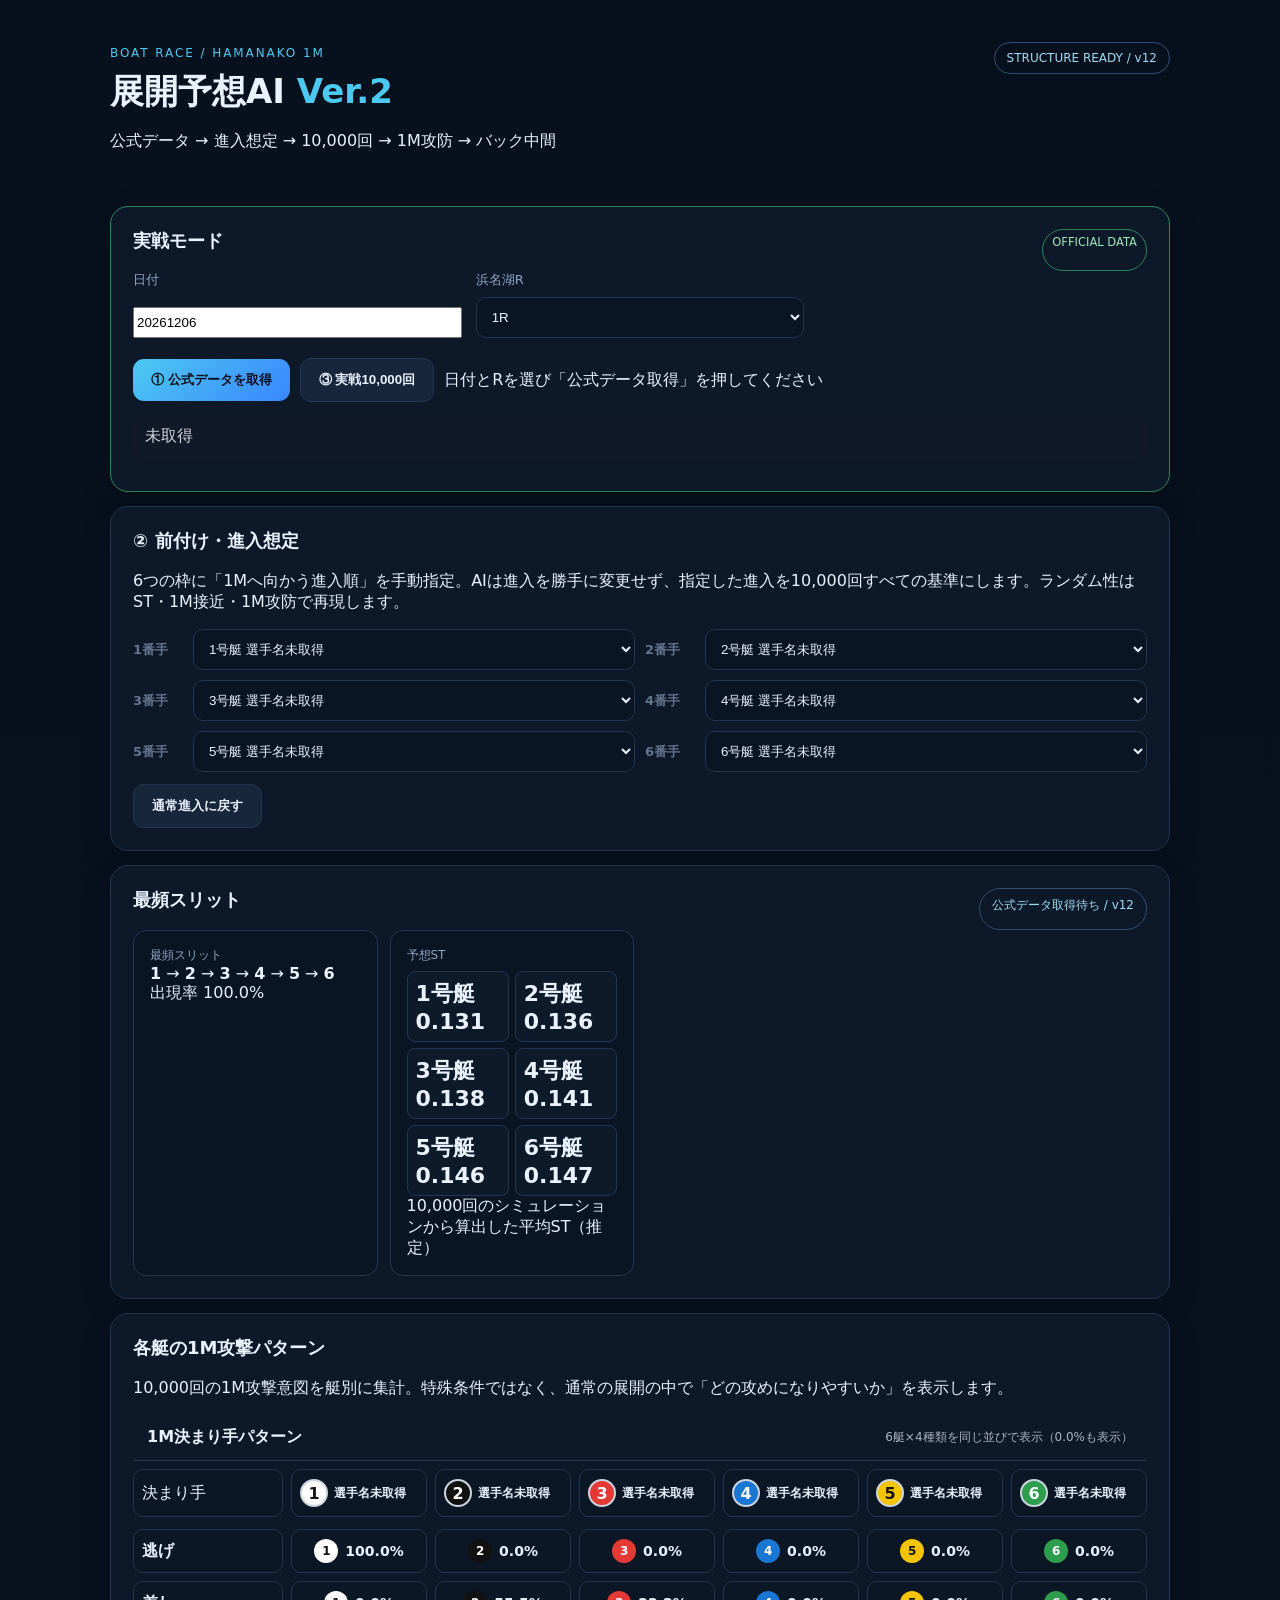
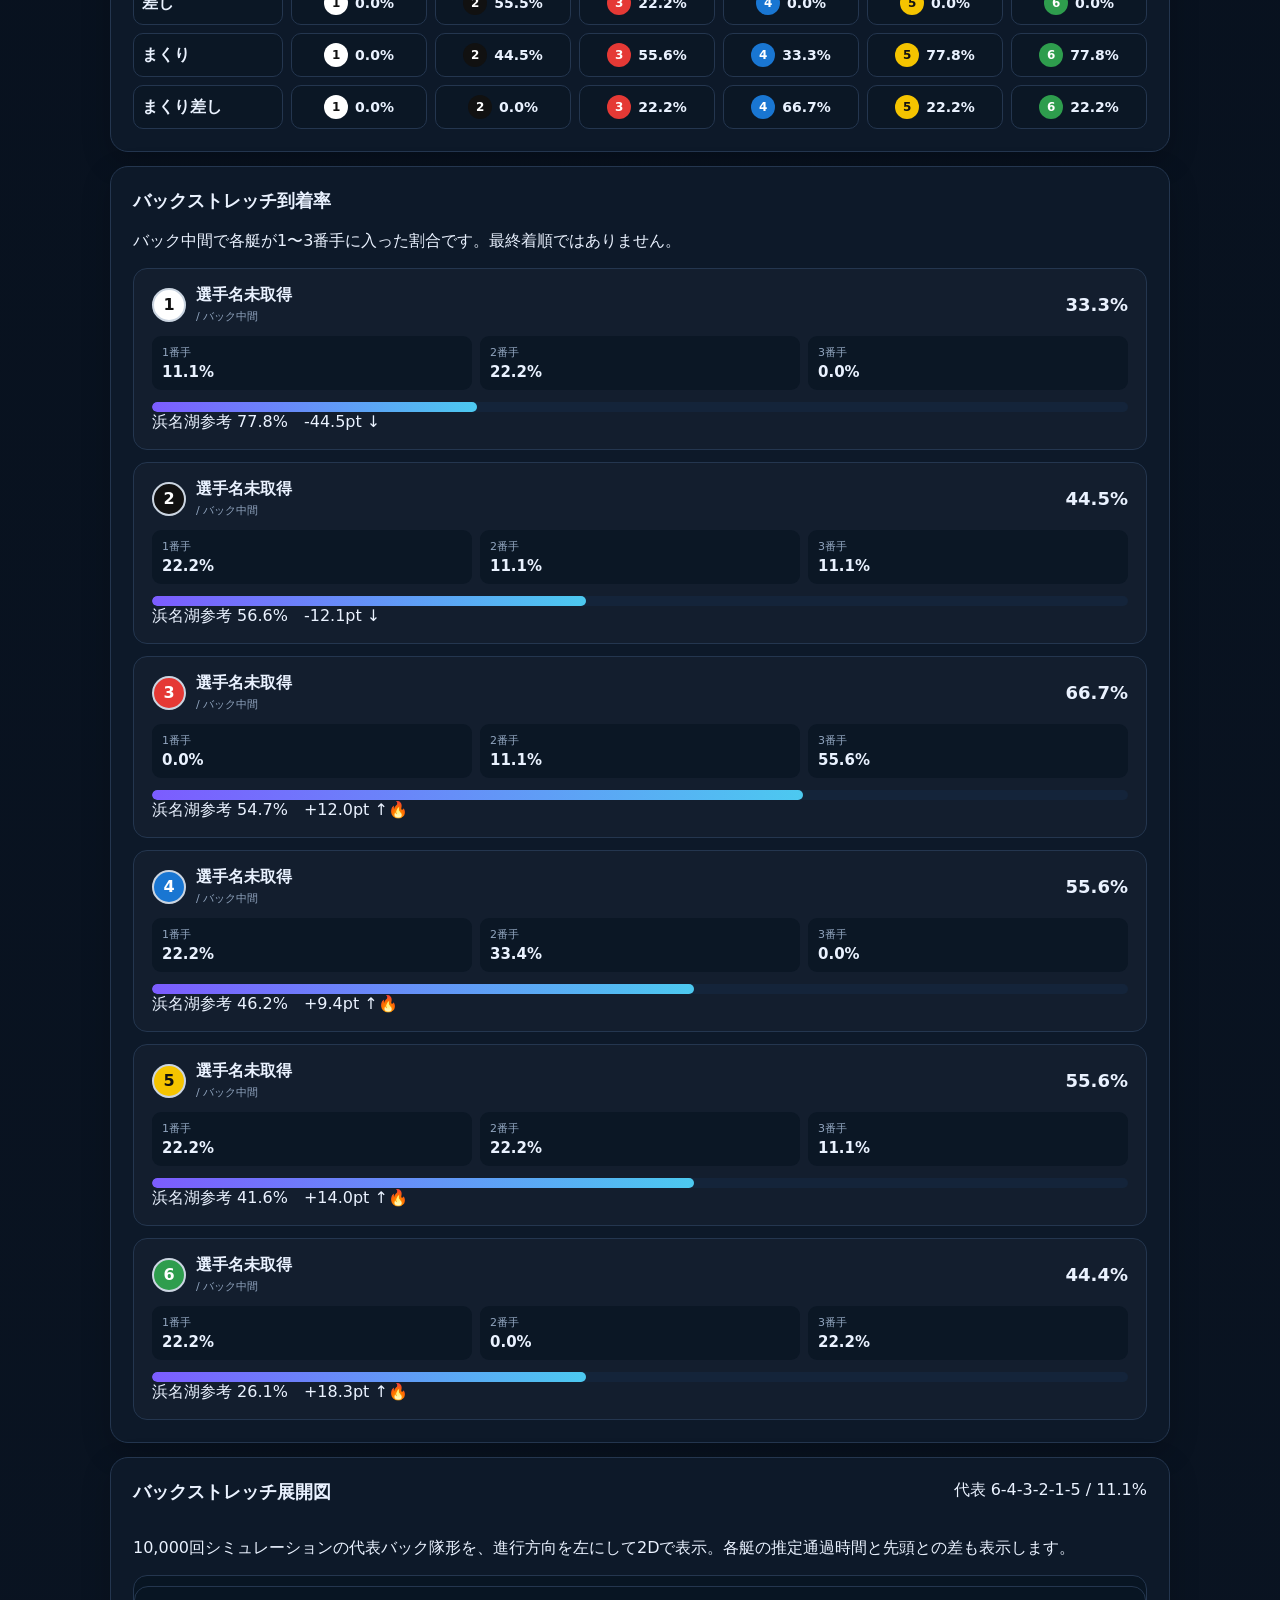
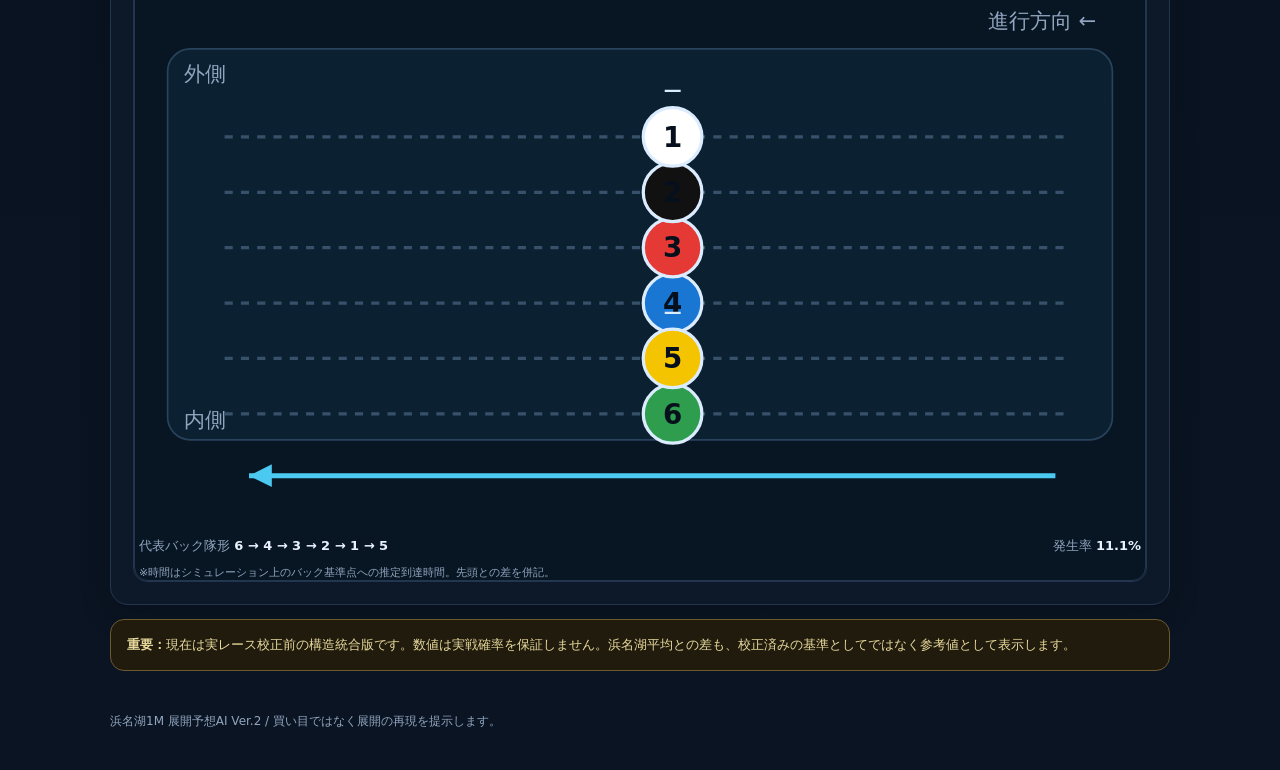
==== commit 696b910f: "Add files via upload" ====
--- a/index.html
+++ b/index.html
@@ -1,14 +1,14 @@
 <!doctype html>
-<html lang="ja"><head><meta charset="utf-8"><meta name="viewport" content="width=device-width,initial-scale=1"><meta name="theme-color" content="#0b1220"><title>浜名湖1M 展開予想AI Ver.2</title><link rel="stylesheet" href="style.css"></head>
-<body><header><div><span class="eyebrow">BOAT RACE / HAMANAKO 1M</span><h1>展開予想AI <b>Ver.2</b></h1><p>公式データ → 進入想定 → 10,000回 → 1M攻防 → バック中間</p></div><span class="status">STRUCTURE READY</span></header>
+<html lang="ja"><head><meta charset="utf-8"><meta name="viewport" content="width=device-width,initial-scale=1"><meta name="theme-color" content="#0b1220"><title>浜名湖1M 展開予想AI Ver.2</title><link rel="stylesheet" href="style.css?v=12"></head>
+<body><header><div><span class="eyebrow">BOAT RACE / HAMANAKO 1M</span><h1>展開予想AI <b>Ver.2</b></h1><p>公式データ → 進入想定 → 10,000回 → 1M攻防 → バック中間</p></div><span class="status">STRUCTURE READY / v12</span></header>
 <main>
 <section class="panel livePanel"><div class="sectionHead"><h2>実戦モード</h2><span class="liveTag">OFFICIAL DATA</span></div>
 <div class="grid controls"><label>日付<input id="liveDate" value="20260904" inputmode="numeric" maxlength="8"></label><label>浜名湖R<select id="liveRace"><option value="1">1R</option><option value="2">2R</option><option value="3">3R</option><option value="4">4R</option><option value="5">5R</option><option value="6">6R</option><option value="7">7R</option><option value="8">8R</option><option value="9">9R</option><option value="10">10R</option><option value="11">11R</option><option value="12">12R</option></select></label></div>
 <div class="actions"><button id="livePrepare">① 公式データを取得</button><button id="liveSim" class="secondary" disabled>③ 実戦10,000回</button><span id="liveMsg"></span></div><div id="liveStatus" class="liveStatus">未取得</div><div id="liveBoats" class="liveBoats"></div></section>
-<section class="panel"><h2>② 前付け・進入想定</h2><p class="hint">6つの枠に「1Mへ向かう進入順」を指定。選手名も表示します。指定した進入は10,000回の中で毎回、成立・不成立をランダムに再現します。</p><div id="entryOrder" class="entryOrder"></div><div class="entryActions"><button id="resetEntry" class="secondary">通常進入に戻す</button></div></section>
+<section class="panel"><h2>② 前付け・進入想定</h2><p class="hint">6つの枠に「1Mへ向かう進入順」を手動指定。AIは進入を勝手に変更せず、指定した進入を10,000回すべての基準にします。ランダム性はST・1M接近・1M攻防で再現します。</p><div id="entryOrder" class="entryOrder"></div><div class="entryActions"><button id="resetEntry" class="secondary">通常進入に戻す</button></div></section>
 <section class="panel"><div class="sectionHead"><h2>最頻スリット</h2><span id="simBadge">10,000 samples</span></div><div id="summary" class="cards"></div></section>
 <section class="panel"><h2>各艇の1M攻撃パターン</h2><p class="hint">10,000回の1M攻撃意図を艇別に集計。特殊条件ではなく、通常の展開の中で「どの攻めになりやすいか」を表示します。</p><div id="methods" class="boatMethods"></div></section>
 <section class="panel"><h2>バックストレッチ到着率</h2><p class="hint">バック中間で各艇が1〜3番手に入った割合です。最終着順ではありません。</p><div id="bars"></div></section>
 <section class="panel"><div class="sectionHead"><h2>バックストレッチ展開図</h2><span id="backBadge">シミュレーション結果</span></div><p class="hint">10,000回シミュレーションの代表バック隊形を、進行方向を左にして2Dで表示。各艇の推定通過時間と先頭との差も表示します。</p><div id="backDiagram" class="backDiagram"></div></section>
 <section class="notice"><b>重要：</b>現在は実レース校正前の構造統合版です。数値は実戦確率を保証しません。浜名湖平均との差も、校正済みの基準としてではなく参考値として表示します。</section>
-</main><footer>浜名湖1M 展開予想AI Ver.2 / 買い目ではなく展開の再現を提示します。</footer><script src="app.js"></script></body></html>
+</main><footer>浜名湖1M 展開予想AI Ver.2 / 買い目ではなく展開の再現を提示します。</footer><script src="app.js?v=12.1"></script></body></html>
--- a/style.css
+++ b/style.css
@@ -10,3 +10,20 @@
 .stGrid{display:grid;grid-template-columns:1fr 1fr;gap:6px;font-size:14px}.stGrid span{padding:7px 8px;border:1px solid var(--line);border-radius:8px;background:#0d1a29}
 .methodCard,.backRateCard{border:1px solid var(--line);border-radius:14px;padding:14px 16px;margin:0 0 12px;background:rgba(255,255,255,.025)}
 .methodCard:last-child,.backRateCard:last-child{margin-bottom:0}.boatIdentity{display:flex;align-items:center;gap:10px;min-width:0}.boatIdentity>div{display:flex;flex-direction:column;gap:3px}.boatIdentity small{color:var(--muted);font-size:11px}.boatBadge{width:34px;height:34px;border-radius:50%;display:inline-flex;align-items:center;justify-content:center;font-weight:900;flex:0 0 34px;border:2px solid #dcecff}.boat1{background:#f7f7f7;color:#06101c}.boat2{background:#111827;color:#fff}.boat3{background:#ef4444;color:#fff}.boat4{background:#f59e0b;color:#06101c}.boat5{background:#22c55e;color:#06101c}.boat6{background:#3b82f6;color:#fff}.patternList{display:flex;flex-wrap:wrap;gap:8px;margin-top:12px}.pattern{padding:7px 10px;border-radius:9px;background:#0b1725;border:1px solid var(--line);font-size:13px}.pattern.main{font-weight:800}.backRateHead{display:flex;justify-content:space-between;align-items:center;gap:12px}.backRateHead>strong{font-size:18px}.rateGrid{display:grid;grid-template-columns:repeat(3,1fr);gap:8px;margin:12px 0}.rateGrid div{display:flex;flex-direction:column;gap:3px;padding:9px 10px;border-radius:9px;background:#0b1725}.rateGrid span{font-size:11px;color:var(--muted)}.rateGrid b{font-size:15px}.boatGap{fill:#9fb2c8;font-size:11px;font-weight:700}.diagramLegend{color:var(--muted);font-size:11px;padding:8px 4px 0}.backDiagram .boatDot{stroke:#dcecff;stroke-width:2}.backDiagram .boatText{fill:#06101c;font-weight:900;font-size:17px}.backDiagram .boat2.boatDot,.backDiagram .boat6.boatDot,.backDiagram .boat3.boatDot{color:#fff}.backDiagram .boatTime{fill:#dcecff;font-size:11px;font-weight:700}
+
+/* v8: standard BOAT RACE colors and aligned decision-method layout */
+.boatBadge.boat1,.miniBoat.boat1,.backDiagram .boatDot.boat1{background:#fff;fill:#fff;color:#111}
+.boatBadge.boat2,.miniBoat.boat2,.backDiagram .boatDot.boat2{background:#111;fill:#111;color:#fff}
+.boatBadge.boat3,.miniBoat.boat3,.backDiagram .boatDot.boat3{background:#e53935;fill:#e53935;color:#fff}
+.boatBadge.boat4,.miniBoat.boat4,.backDiagram .boatDot.boat4{background:#1976d2;fill:#1976d2;color:#fff}
+.boatBadge.boat5,.miniBoat.boat5,.backDiagram .boatDot.boat5{background:#f5c400;fill:#f5c400;color:#111}
+.boatBadge.boat6,.miniBoat.boat6,.backDiagram .boatDot.boat6{background:#2e9d4d;fill:#2e9d4d;color:#fff}
+.boatBadge{border-color:#cbd5e1}.methodTable{display:grid;gap:8px}.methodRow{display:grid;grid-template-columns:150px repeat(6,minmax(90px,1fr));gap:8px;align-items:stretch}.methodHeader{padding-bottom:4px}.methodName,.methodBoat,.methodCell{border:1px solid var(--line);border-radius:10px;background:#0b1725;padding:9px 8px}.methodName{display:flex;align-items:center}.methodBoat{display:flex;align-items:center;gap:6px;min-width:0}.methodBoat b{font-size:12px;white-space:nowrap;overflow:hidden;text-overflow:ellipsis}.methodBoat small{display:none;color:var(--muted)}.methodCell{display:flex;align-items:center;justify-content:center;gap:7px}.methodCell b{font-size:14px}.miniBoat{width:24px;height:24px;border-radius:50%;display:inline-flex;align-items:center;justify-content:center;font-weight:900;font-size:12px;flex:0 0 24px}.methodHeader .boatBadge{width:28px;height:28px;flex-basis:28px}.backRateCard{padding:16px 18px}.backRateHead{margin-bottom:2px}
+@media(max-width:820px){.methodRow{grid-template-columns:105px repeat(6,82px);min-width:620px}.methodTable{overflow-x:auto;padding-bottom:4px}.methodBoat b{font-size:11px}.methodName{font-size:12px}}
+
+.methodTitle{display:flex;justify-content:space-between;align-items:center;gap:12px;padding:12px 14px;border-bottom:1px solid var(--line,#ddd);background:rgba(0,0,0,.025)}
+.methodTitle span{font-size:12px;opacity:.72}
+.methodTable{overflow-x:auto}
+.methodRow{min-width:720px}
+.methodBoat b{display:block;white-space:nowrap;overflow:hidden;text-overflow:ellipsis;max-width:92px}
+@media(max-width:700px){.methodTitle{align-items:flex-start;flex-direction:column}.methodTitle span{font-size:11px}.methodRow{min-width:660px}.methodBoat b{max-width:72px;font-size:11px}}
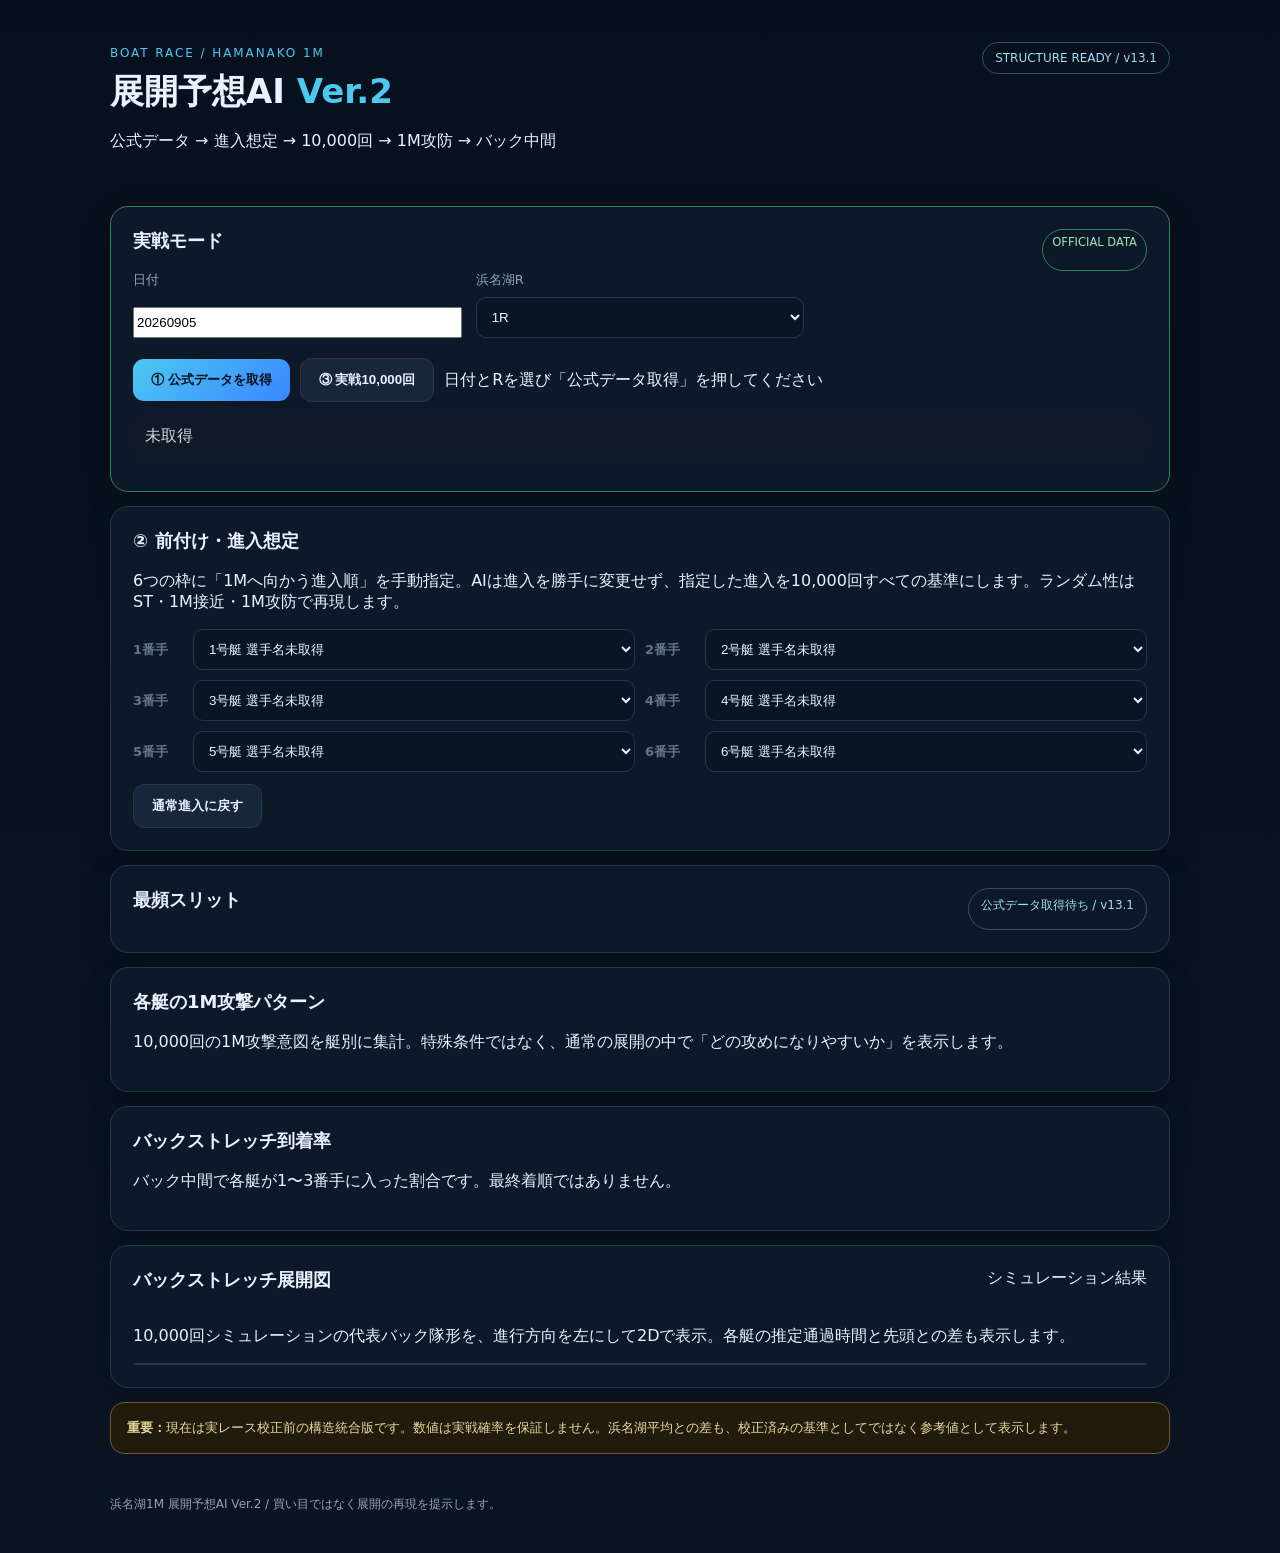
==== commit eb971901: "Add files via upload" ====
--- a/index.html
+++ b/index.html
@@ -1,9 +1,9 @@
 <!doctype html>
-<html lang="ja"><head><meta charset="utf-8"><meta name="viewport" content="width=device-width,initial-scale=1"><meta name="theme-color" content="#0b1220"><title>浜名湖1M 展開予想AI Ver.2</title><link rel="stylesheet" href="style.css?v=12"></head>
-<body><header><div><span class="eyebrow">BOAT RACE / HAMANAKO 1M</span><h1>展開予想AI <b>Ver.2</b></h1><p>公式データ → 進入想定 → 10,000回 → 1M攻防 → バック中間</p></div><span class="status">STRUCTURE READY / v12</span></header>
+<html lang="ja"><head><meta charset="utf-8"><meta name="viewport" content="width=device-width,initial-scale=1"><meta name="theme-color" content="#0b1220"><title>浜名湖1M 展開予想AI Ver.2</title><link rel="stylesheet" href="style.css?v=13.1"></head>
+<body><header><div><span class="eyebrow">BOAT RACE / HAMANAKO 1M</span><h1>展開予想AI <b>Ver.2</b></h1><p>公式データ → 進入想定 → 10,000回 → 1M攻防 → バック中間</p></div><span class="status">STRUCTURE READY / v13.1</span></header>
 <main>
 <section class="panel livePanel"><div class="sectionHead"><h2>実戦モード</h2><span class="liveTag">OFFICIAL DATA</span></div>
-<div class="grid controls"><label>日付<input id="liveDate" value="20260904" inputmode="numeric" maxlength="8"></label><label>浜名湖R<select id="liveRace"><option value="1">1R</option><option value="2">2R</option><option value="3">3R</option><option value="4">4R</option><option value="5">5R</option><option value="6">6R</option><option value="7">7R</option><option value="8">8R</option><option value="9">9R</option><option value="10">10R</option><option value="11">11R</option><option value="12">12R</option></select></label></div>
+<div class="grid controls"><label>日付<input id="liveDate" value="20260905" inputmode="numeric" maxlength="8"></label><label>浜名湖R<select id="liveRace"><option value="1">1R</option><option value="2">2R</option><option value="3">3R</option><option value="4">4R</option><option value="5">5R</option><option value="6">6R</option><option value="7">7R</option><option value="8">8R</option><option value="9">9R</option><option value="10">10R</option><option value="11">11R</option><option value="12">12R</option></select></label></div>
 <div class="actions"><button id="livePrepare">① 公式データを取得</button><button id="liveSim" class="secondary" disabled>③ 実戦10,000回</button><span id="liveMsg"></span></div><div id="liveStatus" class="liveStatus">未取得</div><div id="liveBoats" class="liveBoats"></div></section>
 <section class="panel"><h2>② 前付け・進入想定</h2><p class="hint">6つの枠に「1Mへ向かう進入順」を手動指定。AIは進入を勝手に変更せず、指定した進入を10,000回すべての基準にします。ランダム性はST・1M接近・1M攻防で再現します。</p><div id="entryOrder" class="entryOrder"></div><div class="entryActions"><button id="resetEntry" class="secondary">通常進入に戻す</button></div></section>
 <section class="panel"><div class="sectionHead"><h2>最頻スリット</h2><span id="simBadge">10,000 samples</span></div><div id="summary" class="cards"></div></section>
@@ -11,4 +11,4 @@
 <section class="panel"><h2>バックストレッチ到着率</h2><p class="hint">バック中間で各艇が1〜3番手に入った割合です。最終着順ではありません。</p><div id="bars"></div></section>
 <section class="panel"><div class="sectionHead"><h2>バックストレッチ展開図</h2><span id="backBadge">シミュレーション結果</span></div><p class="hint">10,000回シミュレーションの代表バック隊形を、進行方向を左にして2Dで表示。各艇の推定通過時間と先頭との差も表示します。</p><div id="backDiagram" class="backDiagram"></div></section>
 <section class="notice"><b>重要：</b>現在は実レース校正前の構造統合版です。数値は実戦確率を保証しません。浜名湖平均との差も、校正済みの基準としてではなく参考値として表示します。</section>
-</main><footer>浜名湖1M 展開予想AI Ver.2 / 買い目ではなく展開の再現を提示します。</footer><script src="app.js?v=12.1"></script></body></html>
+</main><footer>浜名湖1M 展開予想AI Ver.2 / 買い目ではなく展開の再現を提示します。</footer><script src="app.js?v=13.1"></script></body></html>
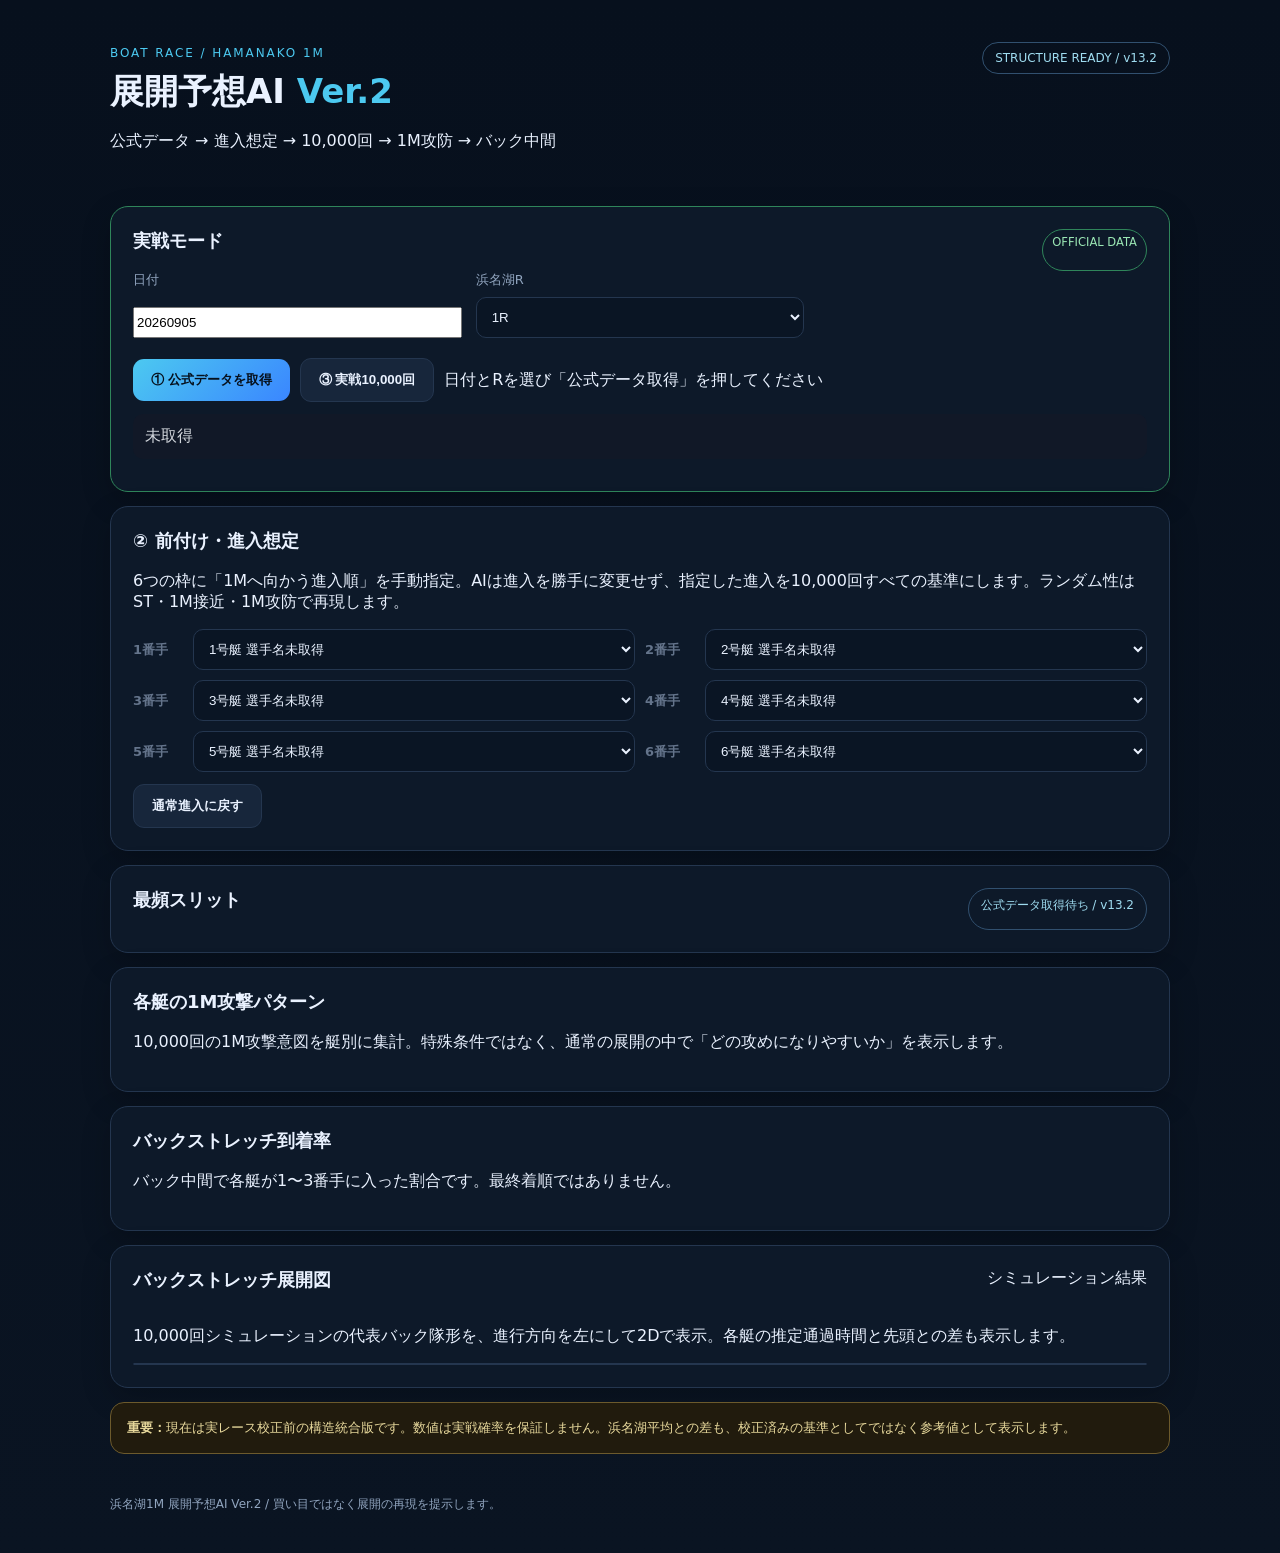
==== commit 081b0db7: "Add files via upload" ====
--- a/index.html
+++ b/index.html
@@ -1,6 +1,6 @@
 <!doctype html>
-<html lang="ja"><head><meta charset="utf-8"><meta name="viewport" content="width=device-width,initial-scale=1"><meta name="theme-color" content="#0b1220"><title>浜名湖1M 展開予想AI Ver.2</title><link rel="stylesheet" href="style.css?v=13.1"></head>
-<body><header><div><span class="eyebrow">BOAT RACE / HAMANAKO 1M</span><h1>展開予想AI <b>Ver.2</b></h1><p>公式データ → 進入想定 → 10,000回 → 1M攻防 → バック中間</p></div><span class="status">STRUCTURE READY / v13.1</span></header>
+<html lang="ja"><head><meta charset="utf-8"><meta name="viewport" content="width=device-width,initial-scale=1"><meta name="theme-color" content="#0b1220"><title>浜名湖1M 展開予想AI Ver.2</title><link rel="stylesheet" href="style.css?v=13.2"></head>
+<body><header><div><span class="eyebrow">BOAT RACE / HAMANAKO 1M</span><h1>展開予想AI <b>Ver.2</b></h1><p>公式データ → 進入想定 → 10,000回 → 1M攻防 → バック中間</p></div><span class="status">STRUCTURE READY / v13.2</span></header>
 <main>
 <section class="panel livePanel"><div class="sectionHead"><h2>実戦モード</h2><span class="liveTag">OFFICIAL DATA</span></div>
 <div class="grid controls"><label>日付<input id="liveDate" value="20260905" inputmode="numeric" maxlength="8"></label><label>浜名湖R<select id="liveRace"><option value="1">1R</option><option value="2">2R</option><option value="3">3R</option><option value="4">4R</option><option value="5">5R</option><option value="6">6R</option><option value="7">7R</option><option value="8">8R</option><option value="9">9R</option><option value="10">10R</option><option value="11">11R</option><option value="12">12R</option></select></label></div>
@@ -11,4 +11,4 @@
 <section class="panel"><h2>バックストレッチ到着率</h2><p class="hint">バック中間で各艇が1〜3番手に入った割合です。最終着順ではありません。</p><div id="bars"></div></section>
 <section class="panel"><div class="sectionHead"><h2>バックストレッチ展開図</h2><span id="backBadge">シミュレーション結果</span></div><p class="hint">10,000回シミュレーションの代表バック隊形を、進行方向を左にして2Dで表示。各艇の推定通過時間と先頭との差も表示します。</p><div id="backDiagram" class="backDiagram"></div></section>
 <section class="notice"><b>重要：</b>現在は実レース校正前の構造統合版です。数値は実戦確率を保証しません。浜名湖平均との差も、校正済みの基準としてではなく参考値として表示します。</section>
-</main><footer>浜名湖1M 展開予想AI Ver.2 / 買い目ではなく展開の再現を提示します。</footer><script src="app.js?v=13.1"></script></body></html>
+</main><footer>浜名湖1M 展開予想AI Ver.2 / 買い目ではなく展開の再現を提示します。</footer><script src="app.js?v=13.2"></script></body></html>
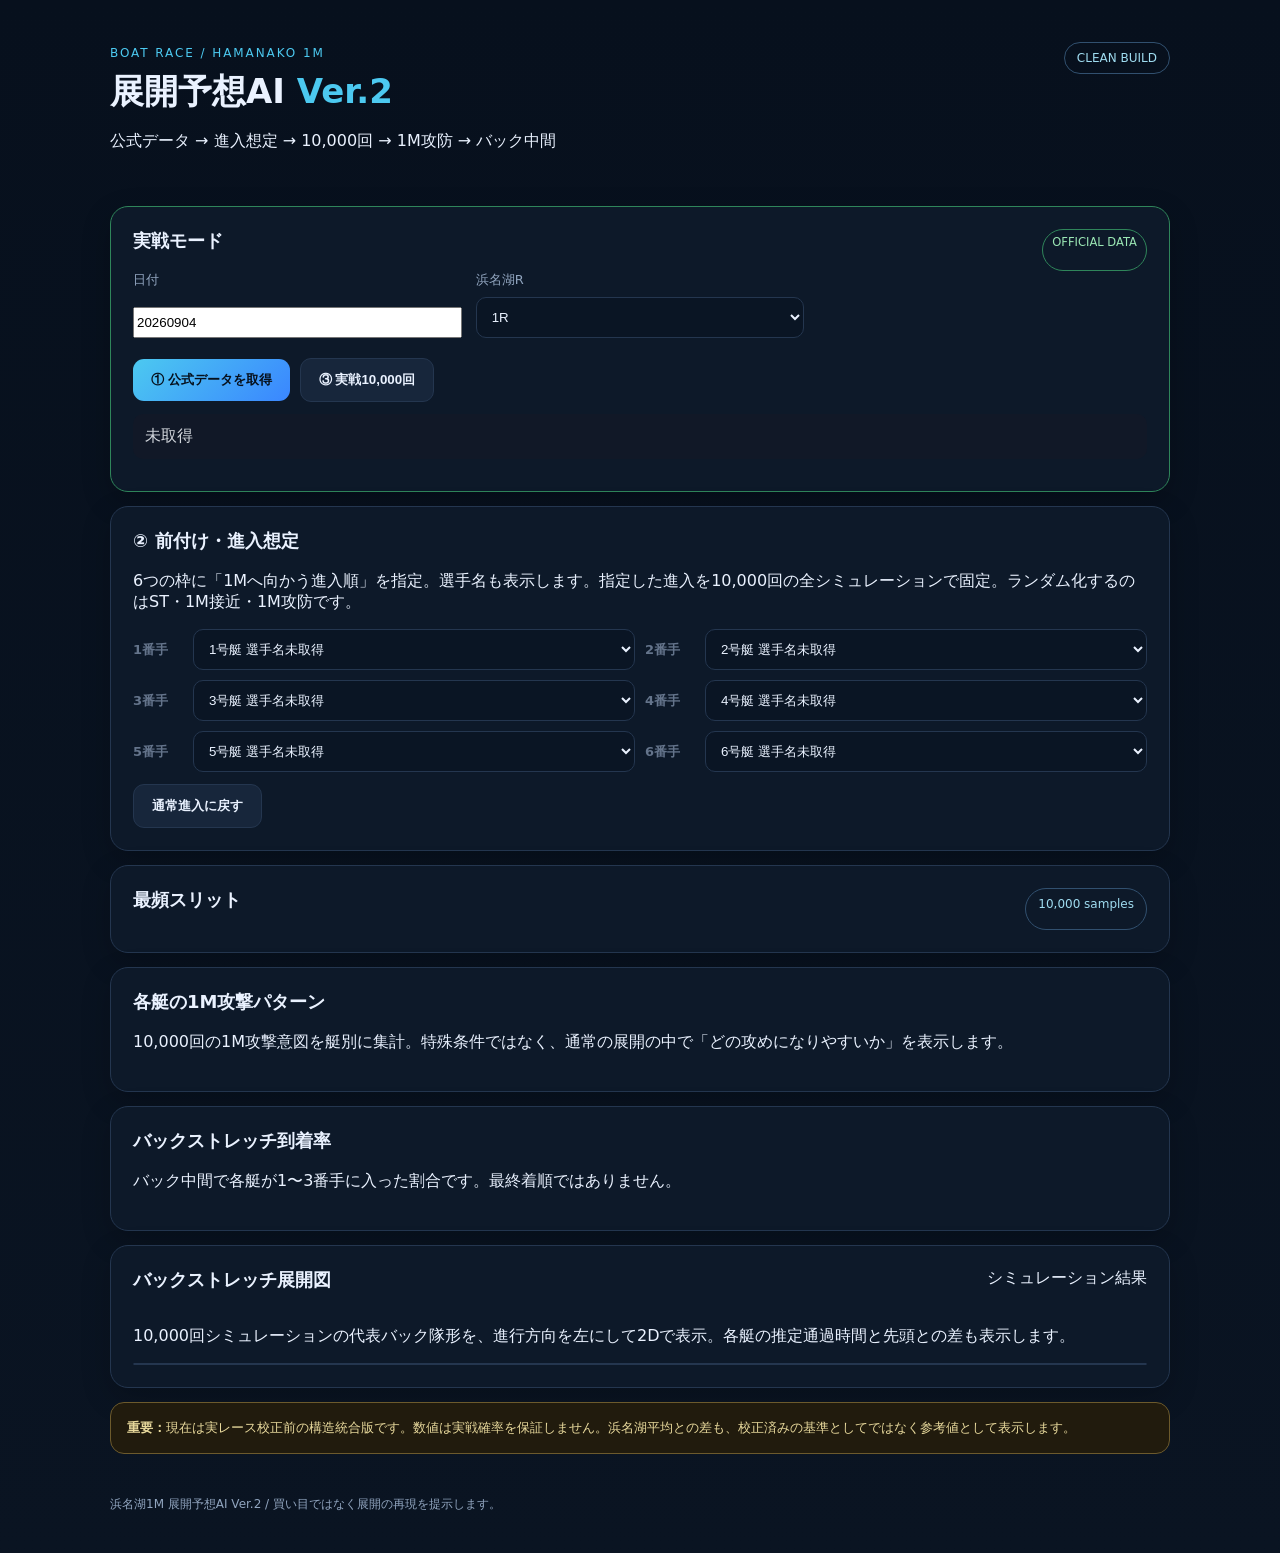
==== commit 4fac7c2d: "Add files via upload" ====
--- a/index.html
+++ b/index.html
@@ -1,14 +1,14 @@
 <!doctype html>
-<html lang="ja"><head><meta charset="utf-8"><meta name="viewport" content="width=device-width,initial-scale=1"><meta name="theme-color" content="#0b1220"><title>浜名湖1M 展開予想AI Ver.2</title><link rel="stylesheet" href="style.css?v=13.2"></head>
-<body><header><div><span class="eyebrow">BOAT RACE / HAMANAKO 1M</span><h1>展開予想AI <b>Ver.2</b></h1><p>公式データ → 進入想定 → 10,000回 → 1M攻防 → バック中間</p></div><span class="status">STRUCTURE READY / v13.2</span></header>
+<html lang="ja"><head><meta charset="utf-8"><meta name="viewport" content="width=device-width,initial-scale=1"><meta name="theme-color" content="#0b1220"><title>浜名湖1M 展開予想AI Ver.2</title><link rel="stylesheet" href="style.css?v=clean1"></head>
+<body><header><div><span class="eyebrow">BOAT RACE / HAMANAKO 1M</span><h1>展開予想AI <b>Ver.2</b></h1><p>公式データ → 進入想定 → 10,000回 → 1M攻防 → バック中間</p></div><span class="status">CLEAN BUILD</span></header>
 <main>
 <section class="panel livePanel"><div class="sectionHead"><h2>実戦モード</h2><span class="liveTag">OFFICIAL DATA</span></div>
-<div class="grid controls"><label>日付<input id="liveDate" value="20260905" inputmode="numeric" maxlength="8"></label><label>浜名湖R<select id="liveRace"><option value="1">1R</option><option value="2">2R</option><option value="3">3R</option><option value="4">4R</option><option value="5">5R</option><option value="6">6R</option><option value="7">7R</option><option value="8">8R</option><option value="9">9R</option><option value="10">10R</option><option value="11">11R</option><option value="12">12R</option></select></label></div>
+<div class="grid controls"><label>日付<input id="liveDate" value="20260904" inputmode="numeric" maxlength="8"></label><label>浜名湖R<select id="liveRace"><option value="1">1R</option><option value="2">2R</option><option value="3">3R</option><option value="4">4R</option><option value="5">5R</option><option value="6">6R</option><option value="7">7R</option><option value="8">8R</option><option value="9">9R</option><option value="10">10R</option><option value="11">11R</option><option value="12">12R</option></select></label></div>
 <div class="actions"><button id="livePrepare">① 公式データを取得</button><button id="liveSim" class="secondary" disabled>③ 実戦10,000回</button><span id="liveMsg"></span></div><div id="liveStatus" class="liveStatus">未取得</div><div id="liveBoats" class="liveBoats"></div></section>
-<section class="panel"><h2>② 前付け・進入想定</h2><p class="hint">6つの枠に「1Mへ向かう進入順」を手動指定。AIは進入を勝手に変更せず、指定した進入を10,000回すべての基準にします。ランダム性はST・1M接近・1M攻防で再現します。</p><div id="entryOrder" class="entryOrder"></div><div class="entryActions"><button id="resetEntry" class="secondary">通常進入に戻す</button></div></section>
+<section class="panel"><h2>② 前付け・進入想定</h2><p class="hint">6つの枠に「1Mへ向かう進入順」を指定。選手名も表示します。指定した進入を10,000回の全シミュレーションで固定。ランダム化するのはST・1M接近・1M攻防です。</p><div id="entryOrder" class="entryOrder"></div><div class="entryActions"><button id="resetEntry" class="secondary">通常進入に戻す</button></div></section>
 <section class="panel"><div class="sectionHead"><h2>最頻スリット</h2><span id="simBadge">10,000 samples</span></div><div id="summary" class="cards"></div></section>
 <section class="panel"><h2>各艇の1M攻撃パターン</h2><p class="hint">10,000回の1M攻撃意図を艇別に集計。特殊条件ではなく、通常の展開の中で「どの攻めになりやすいか」を表示します。</p><div id="methods" class="boatMethods"></div></section>
 <section class="panel"><h2>バックストレッチ到着率</h2><p class="hint">バック中間で各艇が1〜3番手に入った割合です。最終着順ではありません。</p><div id="bars"></div></section>
 <section class="panel"><div class="sectionHead"><h2>バックストレッチ展開図</h2><span id="backBadge">シミュレーション結果</span></div><p class="hint">10,000回シミュレーションの代表バック隊形を、進行方向を左にして2Dで表示。各艇の推定通過時間と先頭との差も表示します。</p><div id="backDiagram" class="backDiagram"></div></section>
 <section class="notice"><b>重要：</b>現在は実レース校正前の構造統合版です。数値は実戦確率を保証しません。浜名湖平均との差も、校正済みの基準としてではなく参考値として表示します。</section>
-</main><footer>浜名湖1M 展開予想AI Ver.2 / 買い目ではなく展開の再現を提示します。</footer><script src="app.js?v=13.2"></script></body></html>
+</main><footer>浜名湖1M 展開予想AI Ver.2 / 買い目ではなく展開の再現を提示します。</footer><script src="app.js?v=clean1"></script></body></html>
